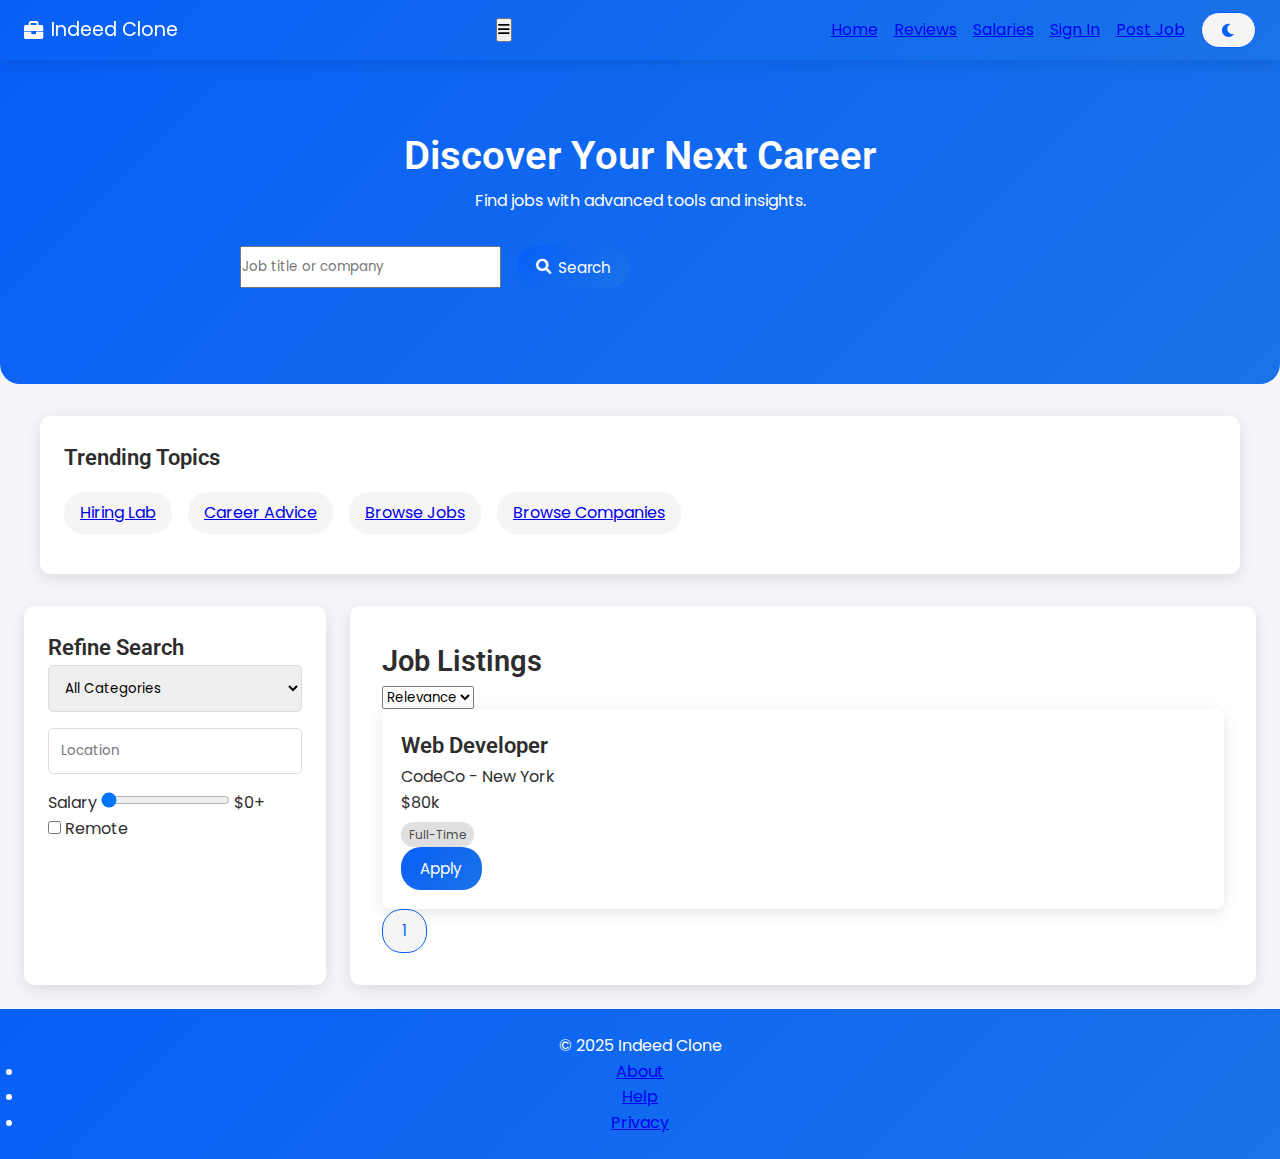
==== index.html @ 6d2b9b1b "Fixed mobile header size and improved responsiveness" ====
<!DOCTYPE html>
<html lang="en">
<head>
    <meta charset="UTF-8">
    <meta name="viewport" content="width=device-width, initial-scale=1.0">
    <title>Indeed Clone - Advanced Edition</title>
    <link href="https://fonts.googleapis.com/css2?family=Poppins:wght@300;400;600&family=Roboto:wght@400;500;700&display=swap" rel="stylesheet">
    <link rel="stylesheet" href="https://cdnjs.cloudflare.com/ajax/libs/font-awesome/6.0.0/css/all.min.css">
    <link rel="stylesheet" href="css/reset.css">
    <link rel="stylesheet" href="css/base.css">
    <link rel="stylesheet" href="css/typography.css">
    <link rel="stylesheet" href="css/layout.css">
    <link rel="stylesheet" href="css/components.css">
    <link rel="stylesheet" href="css/pages.css">
    <link rel="stylesheet" href="css/widgets.css">
    <link rel="stylesheet" href="css/animations.css">
    <link rel="stylesheet" href="css/utilities.css">
    <link rel="stylesheet" href="css/responsive.css">
</head>
<body>
    <header class="header">
        <div class="logo"><i class="fas fa-briefcase"></i> Indeed Clone</div>
        <button class="mobile-menu-toggle" aria-label="Toggle Menu"><i class="fas fa-bars"></i></button>
        <nav class="nav">
            <a href="#home" class="smooth-scroll">Home</a>
            <a href="#reviews" class="smooth-scroll">Reviews</a>
            <a href="#salaries" class="smooth-scroll">Salaries</a>
            <a href="#signin" class="btn-signin" onclick="showLoginModal()">Sign In</a>
            <a href="#postjob" class="btn-postjob">Post Job</a>
            <button class="btn btn-secondary theme-toggle" aria-label="Toggle Dark Mode"><i class="fas fa-moon"></i></button>
            <div class="user-profile hidden">
                <span id="user-email"></span>
                <button class="btn btn-secondary" onclick="logout()">Logout</button>
            </div>
        </nav>
        <div class="header-search hidden">
            <input type="text" class="search-bar" id="header-search" placeholder="Search jobs..." list="search-suggestions">
            <datalist id="search-suggestions"></datalist>
        </div>
    </header>

    <section class="hero">
        <div class="hero-content">
            <h1>Discover Your Next Career</h1>
            <p>Find jobs with advanced tools and insights.</p>
            <div class="hero-search-container">
                <input type="text" class="search-bar hero-search" id="hero-search" placeholder="Job title or company" list="search-suggestions" aria-label="Search jobs">
                <button class="btn btn-primary" onclick="searchJobs()"><i class="fas fa-search"></i> Search</button>
            </div>
        </div>
    </section>

    <section class="trending widget">
        <h3>Trending Topics</h3>
        <div class="carousel">
            <div class="carousel-item"><a href="#hiringlab">Hiring Lab</a></div>
            <div class="carousel-item"><a href="#advice">Career Advice</a></div>
            <div class="carousel-item"><a href="#jobs">Browse Jobs</a></div>
            <div class="carousel-item"><a href="#companies">Browse Companies</a></div>
        </div>
    </section>

    <main class="main-container">
        <aside class="filters sticky-filter">
            <h3>Refine Search</h3>
            <select class="filter-select" id="category-filter" onchange="filterJobs()">
                <option value="all">All Categories</option>
                <option value="tech">Tech</option>
                <option value="healthcare">Healthcare</option>
            </select>
            <input type="text" class="filter-input" id="location-filter" placeholder="Location" oninput="filterJobs()">
            <div class="filter-range">
                <label for="salary-range">Salary</label>
                <input type="range" id="salary-range" min="0" max="200000" value="0" oninput="updateSalaryValue(this.value); filterJobs()">
                <span id="salary-value">$0+</span>
            </div>
            <label><input type="checkbox" id="remote-filter" onchange="filterJobs()"> Remote</label>
        </aside>

        <section class="job-listings">
            <h2>Job Listings</h2>
            <div class="sort-options">
                <select id="sort-filter" onchange="sortJobs()">
                    <option value="relevance">Relevance</option>
                    <option value="date">Date</option>
                    <option value="salary">Salary</option>
                </select>
            </div>
            <div class="jobs-grid" id="jobs-grid"></div>
            <div class="pagination" id="pagination"></div>
        </section>

        <section class="post-job hidden" id="post-job">
            <h2>Post a Job</h2>
            <form id="job-form">
                <div class="form-group">
                    <label for="job-title">Title</label>
                    <input type="text" id="job-title" placeholder="e.g., Software Engineer" required>
                </div>
                <div class="form-group">
                    <label for="company">Company</label>
                    <input type="text" id="company" placeholder="e.g., TechCorp" required>
                </div>
                <div class="form-group">
                    <label for="location">Location</label>
                    <input type="text" id="location" placeholder="e.g., Remote" required>
                </div>
                <button type="submit" class="btn btn-primary">Post</button>
            </form>
        </section>
    </main>

    <aside class="job-alerts widget hidden" id="job-alerts">
        <h3>Job Alerts</h3>
        <p>Get notified about new jobs!</p>
        <button class="btn btn-primary" onclick="subscribeToAlerts()">Subscribe</button>
    </aside>

    <footer class="footer">
        <p>© 2025 Indeed Clone</p>
        <ul class="footer-links">
            <li><a href="#about">About</a></li>
            <li><a href="#help">Help</a></li>
            <li><a href="#privacy">Privacy</a></li>
        </ul>
    </footer>

    <script src="js/script.js"></script>
</body>
</html>
---- css/base.css ----
:root {
    --primary-color: #085ff7;
    --secondary-color: #f5f5f5;
    --text-color: #2d2d2d;
    --bg-color: #f4f4f9;
    --shadow: 0 4px 15px rgba(0, 0, 0, 0.1);
    --gradient: linear-gradient(135deg, #085ff7, #1a73e8);
}

body {
    background-color: var(--bg-color);
    color: var(--text-color);
    line-height: 1.6;
    overflow-x: hidden;
}

body.dark-mode {
    --primary-color: #1a73e8;
    --secondary-color: #333;
    --text-color: #e0e0e0;
    --bg-color: #1a1a1a;
}
---- css/typography.css ----
body {
    font-family: 'Poppins', sans-serif;
}

h1, h2, h3 {
    font-family: 'Roboto', sans-serif;
    font-weight: 600;
}

h1 { font-size: 2.5rem; }
h2 { font-size: 1.8rem; }
h3 { font-size: 1.4rem; }

p, a, input, select, button {
    font-family: 'Poppins', sans-serif;
    font-weight: 400;
}
---- css/layout.css ----
.header {
    background: var(--gradient);
    color: white;
    padding: 0.75rem 1.5rem; /* Reduced padding */
    display: flex;
    justify-content: space-between;
    align-items: center;
    box-shadow: var(--shadow);
    position: sticky;
    top: 0;
    z-index: 100;
    transition: all 0.3s ease;
}

.header.scrolled {
    padding: 0.5rem 1rem; /* Even smaller when scrolled */
}

.logo {
    font-size: 1.2rem; /* Smaller logo */
    display: flex;
    align-items: center;
    gap: 0.5rem;
}

.nav {
    display: flex;
    gap: 1rem;
    align-items: center;
}

.main-container {
    display: grid;
    grid-template-columns: 1fr 3fr;
    gap: 1.5rem;
    max-width: 1400px;
    margin: 1.5rem auto;
    padding: 0 1.5rem;
}

.footer {
    background: var(--gradient);
    color: white;
    padding: 1.5rem;
    text-align: center;
}
---- css/components.css ----
.btn {
    padding: 0.6rem 1.2rem; /* Slightly smaller */
    border-radius: 20px;
    font-size: 0.95rem;
    cursor: pointer;
    transition: all 0.3s ease;
    display: inline-flex;
    align-items: center;
    gap: 0.4rem;
}

.btn-primary {
    background: var(--gradient);
    color: white;
    border: none;
}

.btn-primary:hover {
    background: #064ac7;
    transform: scale(1.05);
}

.btn-secondary {
    background: var(--secondary-color);
    color: var(--primary-color);
    border: 1px solid var(--primary-color);
}

.btn-secondary:hover {
    background: #e0e0e0;
}

.job-card {
    background: white;
    border-radius: 8px;
    padding: 1.2rem;
    box-shadow: var(--shadow);
    transition: transform 0.3s ease;
}

.job-card:hover {
    transform: translateY(-5px);
}

.tags {
    display: flex;
    gap: 0.4rem;
    flex-wrap: wrap;
    margin-top: 0.4rem;
}

.tag {
    background: #e0e0e0;
    color: #4a4a4a;
    padding: 0.2rem 0.5rem;
    border-radius: 12px;
    font-size: 0.75rem;
}
---- css/pages.css ----
.hero {
    background: var(--gradient);
    color: white;
    padding: 4rem 2rem;
    text-align: center;
    border-radius: 0 0 20px 20px;
}

.hero-search-container {
    display: flex;
    gap: 1rem;
    max-width: 800px;
    margin: 2rem auto;
}

.filters {
    background: white;
    padding: 1.5rem;
    border-radius: 10px;
    box-shadow: var(--shadow);
}

.filter-select, .filter-input {
    width: 100%;
    padding: 0.75rem;
    border: 1px solid #ddd;
    border-radius: 5px;
    margin-bottom: 1rem;
}

.job-listings {
    background: white;
    padding: 2rem;
    border-radius: 10px;
    box-shadow: var(--shadow);
}

.jobs-grid {
    display: grid;
    gap: 1.5rem;
}

.post-job {
    background: white;
    padding: 2rem;
    border-radius: 10px;
    box-shadow: var(--shadow);
}

.form-group {
    margin-bottom: 1.5rem;
}

.form-group input {
    width: 100%;
    padding: 0.75rem;
    border: 1px solid #ddd;
    border-radius: 5px;
}
---- css/widgets.css ----
.widget {
    background: white;
    padding: 1.5rem;
    border-radius: 10px;
    box-shadow: var(--shadow);
    margin: 2rem auto;
    max-width: 1200px;
}

.carousel {
    display: flex;
    gap: 1rem;
    overflow-x: auto;
    padding: 1rem 0;
}

.carousel-item {
    background: var(--secondary-color);
    padding: 0.5rem 1rem;
    border-radius: 20px;
    transition: all 0.3s ease;
}

.carousel-item:hover {
    background: var(--primary-color);
    color: white;
}

.job-alerts {
    position: fixed;
    bottom: 20px;
    right: 20px;
    width: 300px;
}
---- css/animations.css ----
.fade-in {
    animation: fadeIn 0.5s ease-in;
}

.slide-in {
    animation: slideIn 0.5s ease-in;
}

@keyframes fadeIn {
    from { opacity: 0; }
    to { opacity: 1; }
}

@keyframes slideIn {
    from { transform: translateY(20px); opacity: 0; }
    to { transform: translateY(0); opacity: 1; }
}
---- css/utilities.css ----
.hidden { display: none; }
.flex { display: flex; }
.text-center { text-align: center; }
---- css/responsive.css ----
@media (max-width: 1024px) {
    .main-container {
        grid-template-columns: 1fr 2fr;
    }
}

@media (max-width: 768px) {
    .header {
        padding: 0.5rem 1rem; /* Tighter padding on mobile */
        flex-wrap: wrap;
        justify-content: space-between;
    }

    .logo {
        font-size: 1rem; /* Smaller logo on mobile */
    }

    .nav {
        display: none; /* Hidden by default */
        flex-direction: column;
        width: 100%;
        gap: 0.75rem;
        padding: 1rem 0;
        background: var(--primary-color);
        position: absolute;
        top: 100%;
        left: 0;
        right: 0;
        box-shadow: var(--shadow);
    }

    .nav.active {
        display: flex; /* Shown when toggled */
    }

    .mobile-menu-toggle {
        display: block;
        background: none;
        border: none;
        font-size: 1.2rem;
        color: white;
        cursor: pointer;
    }

    .header-search {
        display: block;
        width: 100%;
        margin-top: 0.5rem;
    }

    .main-container {
        grid-template-columns: 1fr;
        padding: 1rem;
    }

    .hero {
        padding: 1.5rem 1rem;
    }

    .hero-search-container {
        flex-direction: column;
        gap: 0.5rem;
    }

    .hero-search, .btn {
        width: 100%;
        padding: 0.5rem;
    }

    .filters {
        position: static;
        padding: 1rem;
    }

    .job-listings {
        padding: 1rem;
    }

    .job-card {
        padding: 1rem;
    }

    .job-alerts {
        width: 90%;
        right: 5%;
        bottom: 10px;
    }
}

@media (max-width: 480px) {
    h1 { font-size: 1.5rem; }
    h2 { font-size: 1.2rem; }
    h3 { font-size: 1rem; }
    .btn { 
        padding: 0.4rem 0.8rem; 
        font-size: 0.9rem; 
    }
    .logo { font-size: 0.9rem; }
    .mobile-menu-toggle { font-size: 1rem; }
}
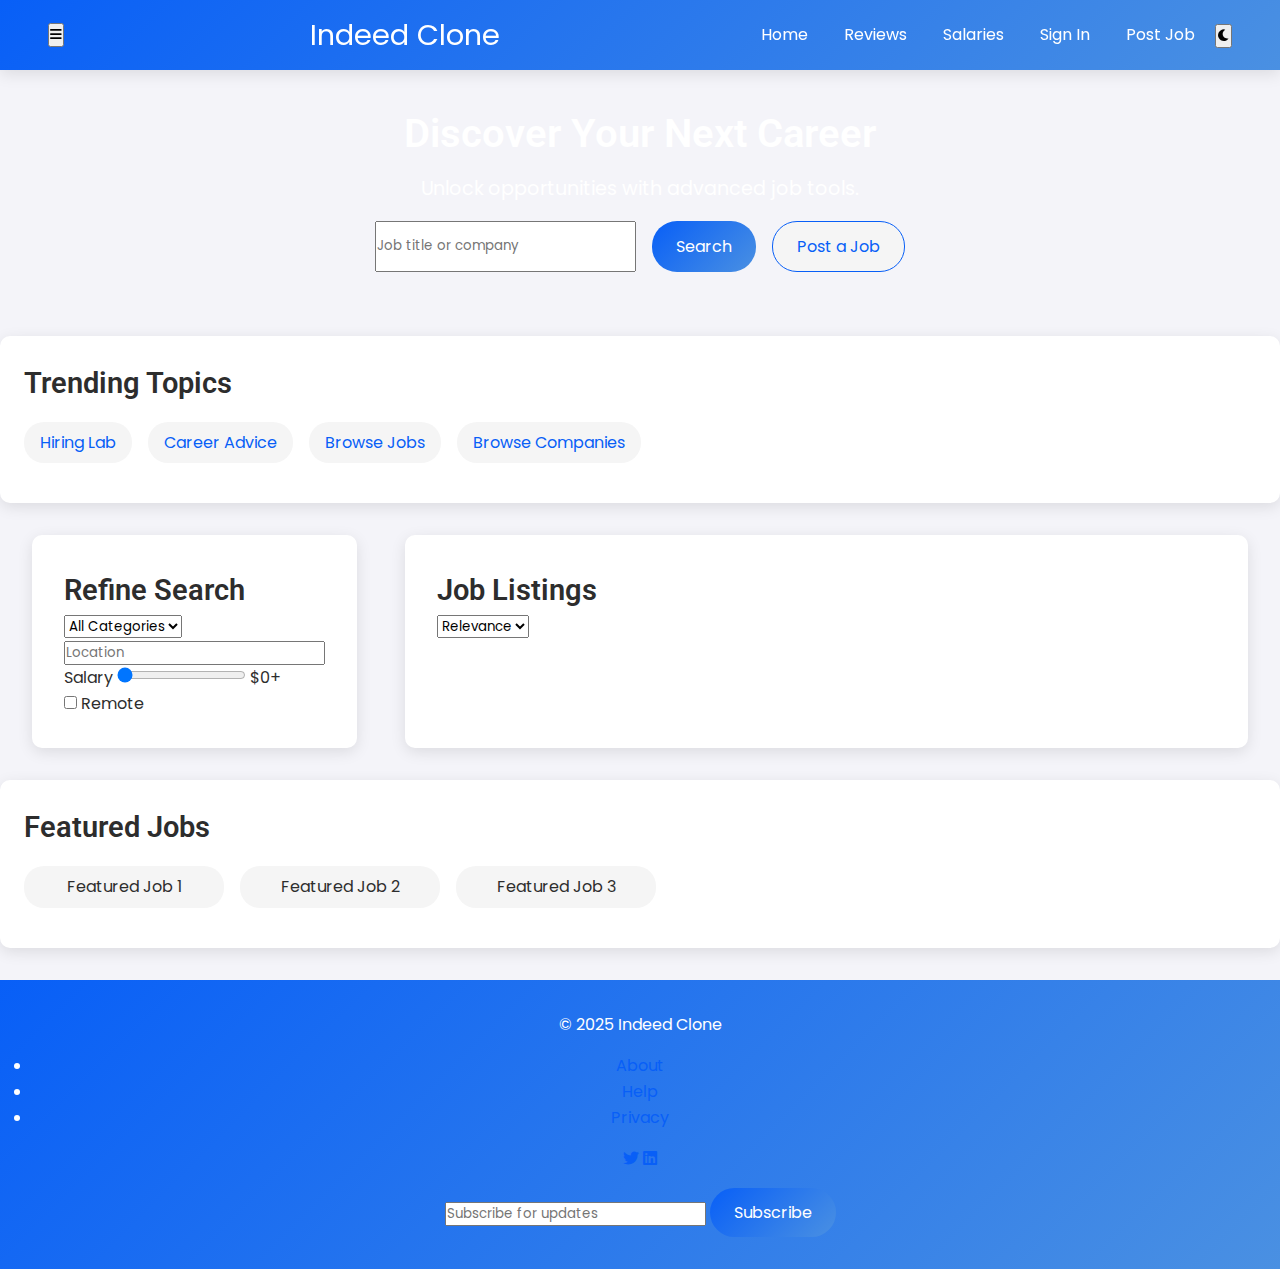
==== commit fef464df: "Fixed layout order, enhanced dark mode, improved nav visibility, and added features" ====
--- a/index.html
+++ b/index.html
@@ -19,39 +19,32 @@
 </head>
 <body>
     <header class="header">
-        <div class="logo"><i class="fas fa-briefcase"></i> Indeed Clone</div>
         <button class="mobile-menu-toggle" aria-label="Toggle Menu"><i class="fas fa-bars"></i></button>
+        <div class="logo">Indeed Clone</div>
         <nav class="nav">
-            <a href="#home" class="smooth-scroll">Home</a>
-            <a href="#reviews" class="smooth-scroll">Reviews</a>
-            <a href="#salaries" class="smooth-scroll">Salaries</a>
-            <a href="#signin" class="btn-signin" onclick="showLoginModal()">Sign In</a>
-            <a href="#postjob" class="btn-postjob">Post Job</a>
-            <button class="btn btn-secondary theme-toggle" aria-label="Toggle Dark Mode"><i class="fas fa-moon"></i></button>
-            <div class="user-profile hidden">
-                <span id="user-email"></span>
-                <button class="btn btn-secondary" onclick="logout()">Logout</button>
-            </div>
+            <a href="#home" class="nav-link smooth-scroll">Home</a>
+            <a href="#reviews" class="nav-link smooth-scroll">Reviews</a>
+            <a href="#salaries" class="nav-link smooth-scroll">Salaries</a>
+            <a href="#signin" class="nav-link btn-signin" onclick="showLoginModal()">Sign In</a>
+            <a href="#postjob" class="nav-link btn-postjob">Post Job</a>
+            <button class="theme-toggle" aria-label="Toggle Dark Mode"><i class="fas fa-moon"></i></button>
         </nav>
-        <div class="header-search hidden">
-            <input type="text" class="search-bar" id="header-search" placeholder="Search jobs..." list="search-suggestions">
-            <datalist id="search-suggestions"></datalist>
-        </div>
     </header>
 
-    <section class="hero">
+    <section class="hero parallax">
         <div class="hero-content">
             <h1>Discover Your Next Career</h1>
-            <p>Find jobs with advanced tools and insights.</p>
+            <p>Unlock opportunities with advanced job tools.</p>
             <div class="hero-search-container">
                 <input type="text" class="search-bar hero-search" id="hero-search" placeholder="Job title or company" list="search-suggestions" aria-label="Search jobs">
-                <button class="btn btn-primary" onclick="searchJobs()"><i class="fas fa-search"></i> Search</button>
+                <button class="btn btn-primary" onclick="searchJobs()">Search</button>
+                <button class="btn btn-secondary" onclick="showPostJob()">Post a Job</button>
             </div>
         </div>
     </section>
 
-    <section class="trending widget">
-        <h3>Trending Topics</h3>
+    <section class="trending widget fade-in">
+        <h2>Trending Topics</h2>
         <div class="carousel">
             <div class="carousel-item"><a href="#hiringlab">Hiring Lab</a></div>
             <div class="carousel-item"><a href="#advice">Career Advice</a></div>
@@ -61,20 +54,23 @@
     </section>
 
     <main class="main-container">
-        <aside class="filters sticky-filter">
-            <h3>Refine Search</h3>
-            <select class="filter-select" id="category-filter" onchange="filterJobs()">
-                <option value="all">All Categories</option>
-                <option value="tech">Tech</option>
-                <option value="healthcare">Healthcare</option>
-            </select>
-            <input type="text" class="filter-input" id="location-filter" placeholder="Location" oninput="filterJobs()">
-            <div class="filter-range">
-                <label for="salary-range">Salary</label>
-                <input type="range" id="salary-range" min="0" max="200000" value="0" oninput="updateSalaryValue(this.value); filterJobs()">
-                <span id="salary-value">$0+</span>
+        <aside class="filters">
+            <h2>Refine Search</h2>
+            <button class="toggle-filters" aria-label="Toggle Filters">Toggle Filters</button>
+            <div class="filter-content">
+                <select class="filter-select" id="category-filter" onchange="filterJobs()">
+                    <option value="all">All Categories</option>
+                    <option value="tech">Tech</option>
+                    <option value="healthcare">Healthcare</option>
+                </select>
+                <input type="text" class="filter-input" id="location-filter" placeholder="Location" oninput="filterJobs()">
+                <div class="filter-range">
+                    <label for="salary-range">Salary</label>
+                    <input type="range" id="salary-range" min="0" max="200000" value="0" oninput="updateSalaryValue(this.value); filterJobs()">
+                    <span id="salary-value">$0+</span>
+                </div>
+                <label><input type="checkbox" id="remote-filter" onchange="filterJobs()"> Remote</label>
             </div>
-            <label><input type="checkbox" id="remote-filter" onchange="filterJobs()"> Remote</label>
         </aside>
 
         <section class="job-listings">
@@ -89,32 +85,16 @@
             <div class="jobs-grid" id="jobs-grid"></div>
             <div class="pagination" id="pagination"></div>
         </section>
-
-        <section class="post-job hidden" id="post-job">
-            <h2>Post a Job</h2>
-            <form id="job-form">
-                <div class="form-group">
-                    <label for="job-title">Title</label>
-                    <input type="text" id="job-title" placeholder="e.g., Software Engineer" required>
-                </div>
-                <div class="form-group">
-                    <label for="company">Company</label>
-                    <input type="text" id="company" placeholder="e.g., TechCorp" required>
-                </div>
-                <div class="form-group">
-                    <label for="location">Location</label>
-                    <input type="text" id="location" placeholder="e.g., Remote" required>
-                </div>
-                <button type="submit" class="btn btn-primary">Post</button>
-            </form>
-        </section>
     </main>
 
-    <aside class="job-alerts widget hidden" id="job-alerts">
-        <h3>Job Alerts</h3>
-        <p>Get notified about new jobs!</p>
-        <button class="btn btn-primary" onclick="subscribeToAlerts()">Subscribe</button>
-    </aside>
+    <section class="featured-jobs widget fade-in">
+        <h2>Featured Jobs</h2>
+        <div class="carousel">
+            <div class="carousel-item">Featured Job 1</div>
+            <div class="carousel-item">Featured Job 2</div>
+            <div class="carousel-item">Featured Job 3</div>
+        </div>
+    </section>
 
     <footer class="footer">
         <p>© 2025 Indeed Clone</p>
@@ -123,6 +103,14 @@
             <li><a href="#help">Help</a></li>
             <li><a href="#privacy">Privacy</a></li>
         </ul>
+        <div class="social-icons">
+            <a href="#twitter"><i class="fab fa-twitter"></i></a>
+            <a href="#linkedin"><i class="fab fa-linkedin"></i></a>
+        </div>
+        <form class="newsletter">
+            <input type="email" placeholder="Subscribe for updates" aria-label="Newsletter email">
+            <button class="btn btn-primary">Subscribe</button>
+        </form>
     </footer>
 
     <script src="js/script.js"></script>
--- a/css/base.css
+++ b/css/base.css
@@ -4,7 +4,10 @@
     --text-color: #2d2d2d;
     --bg-color: #f4f4f9;
     --shadow: 0 4px 15px rgba(0, 0, 0, 0.1);
-    --gradient: linear-gradient(135deg, #085ff7, #1a73e8);
+    --gradient: linear-gradient(135deg, #085ff7, #4a90e2);
+    --dark-bg: #1a1a1a;
+    --dark-text: #e0e0e0;
+    --dark-secondary: #333;
 }
 
 body {
@@ -15,8 +18,18 @@
 }
 
 body.dark-mode {
-    --primary-color: #1a73e8;
-    --secondary-color: #333;
-    --text-color: #e0e0e0;
-    --bg-color: #1a1a1a;
+    background-color: var(--dark-bg);
+    color: var(--dark-text);
+    --secondary-color: var(--dark-secondary);
+    --gradient: linear-gradient(135deg, #1a73e8, #4a90e2);
+}
+
+a {
+    color: var(--primary-color);
+    text-decoration: none;
+}
+
+a:hover {
+    text-decoration: underline;
+    color: #064ac7;
 }--- a/css/typography.css
+++ b/css/typography.css
@@ -14,4 +14,17 @@
 p, a, input, select, button {
     font-family: 'Poppins', sans-serif;
     font-weight: 400;
+}
+
+.nav-link {
+    color: white;
+    font-size: 1rem;
+    padding: 0.5rem 1rem;
+    transition: all 0.3s ease;
+}
+
+.nav-link:hover {
+    background: rgba(255, 255, 255, 0.2);
+    border-radius: 20px;
+    color: #fff;
 }--- a/css/layout.css
+++ b/css/layout.css
@@ -1,7 +1,7 @@
 .header {
     background: var(--gradient);
     color: white;
-    padding: 0.75rem 1.5rem; /* Reduced padding */
+    padding: 1rem 2rem;
     display: flex;
     justify-content: space-between;
     align-items: center;
@@ -10,37 +10,36 @@
     top: 0;
     z-index: 100;
     transition: all 0.3s ease;
+    height: 70px;
 }
 
 .header.scrolled {
-    padding: 0.5rem 1rem; /* Even smaller when scrolled */
+    padding: 0.5rem 1.5rem;
+    height: 50px;
 }
 
 .logo {
-    font-size: 1.2rem; /* Smaller logo */
+    font-size: 1.5rem;
     display: flex;
     align-items: center;
     gap: 0.5rem;
 }
 
-.nav {
-    display: flex;
-    gap: 1rem;
-    align-items: center;
-}
-
 .main-container {
     display: grid;
     grid-template-columns: 1fr 3fr;
-    gap: 1.5rem;
+    gap: 2rem;
     max-width: 1400px;
-    margin: 1.5rem auto;
-    padding: 0 1.5rem;
+    margin: 2rem auto;
+    padding: 0 2rem;
 }
 
 .footer {
     background: var(--gradient);
     color: white;
-    padding: 1.5rem;
+    padding: 2rem;
     text-align: center;
+    display: flex;
+    flex-direction: column;
+    gap: 1rem;
 }--- a/css/components.css
+++ b/css/components.css
@@ -1,12 +1,12 @@
 .btn {
-    padding: 0.6rem 1.2rem; /* Slightly smaller */
-    border-radius: 20px;
-    font-size: 0.95rem;
+    padding: 0.75rem 1.5rem;
+    border-radius: 25px;
+    font-size: 1rem;
     cursor: pointer;
     transition: all 0.3s ease;
     display: inline-flex;
     align-items: center;
-    gap: 0.4rem;
+    gap: 0.5rem;
 }
 
 .btn-primary {
@@ -32,8 +32,8 @@
 
 .job-card {
     background: white;
-    border-radius: 8px;
-    padding: 1.2rem;
+    border-radius: 10px;
+    padding: 1.5rem;
     box-shadow: var(--shadow);
     transition: transform 0.3s ease;
 }
@@ -42,17 +42,21 @@
     transform: translateY(-5px);
 }
 
+.job-card.featured {
+    border-left: 5px solid #ff4500;
+}
+
 .tags {
     display: flex;
-    gap: 0.4rem;
+    gap: 0.5rem;
     flex-wrap: wrap;
-    margin-top: 0.4rem;
+    margin-top: 0.5rem;
 }
 
 .tag {
     background: #e0e0e0;
     color: #4a4a4a;
-    padding: 0.2rem 0.5rem;
-    border-radius: 12px;
-    font-size: 0.75rem;
+    padding: 0.3rem 0.6rem;
+    border-radius: 15px;
+    font-size: 0.8rem;
 }--- a/css/pages.css
+++ b/css/pages.css
@@ -1,16 +1,45 @@
 .hero {
     background: var(--gradient);
     color: white;
-    padding: 4rem 2rem;
+    padding: 2rem 2rem;
     text-align: center;
     border-radius: 0 0 20px 20px;
+    max-height: 300px;
+    display: flex;
+    align-items: center;
+    justify-content: center;
+    position: relative;
+    overflow: hidden;
+}
+
+.hero-content {
+    max-width: 900px;
+    margin: 0 auto;
+    z-index: 1;
+}
+
+.hero h1 {
+    font-size: 2.5rem;
+    margin-bottom: 0.5rem;
+}
+
+.hero p {
+    font-size: 1.2rem;
+    margin-bottom: 1rem;
 }
 
 .hero-search-container {
     display: flex;
     gap: 1rem;
     max-width: 800px;
-    margin: 2rem auto;
+    margin: 0 auto;
+}
+
+.parallax {
+    background-attachment: fixed;
+    background-position: center;
+    background-repeat: no-repeat;
+    background-size: cover;
 }
 
 .filters {
@@ -20,12 +49,15 @@
     box-shadow: var(--shadow);
 }
 
-.filter-select, .filter-input {
+.toggle-filters {
+    display: none;
     width: 100%;
-    padding: 0.75rem;
-    border: 1px solid #ddd;
-    border-radius: 5px;
+    padding: 0.5rem;
     margin-bottom: 1rem;
+}
+
+.filter-content {
+    display: block;
 }
 
 .job-listings {
@@ -38,22 +70,9 @@
 .jobs-grid {
     display: grid;
     gap: 1.5rem;
+    grid-template-columns: repeat(auto-fit, minmax(300px, 1fr));
 }
 
-.post-job {
-    background: white;
-    padding: 2rem;
-    border-radius: 10px;
-    box-shadow: var(--shadow);
-}
-
-.form-group {
-    margin-bottom: 1.5rem;
-}
-
-.form-group input {
-    width: 100%;
-    padding: 0.75rem;
-    border: 1px solid #ddd;
-    border-radius: 5px;
+.sort-options {
+    margin-bottom: 1rem;
 }--- a/css/widgets.css
+++ b/css/widgets.css
@@ -4,7 +4,7 @@
     border-radius: 10px;
     box-shadow: var(--shadow);
     margin: 2rem auto;
-    max-width: 1200px;
+    max-width: 1400px;
 }
 
 .carousel {
@@ -19,6 +19,7 @@
     padding: 0.5rem 1rem;
     border-radius: 20px;
     transition: all 0.3s ease;
+    white-space: nowrap;
 }
 
 .carousel-item:hover {
@@ -26,9 +27,7 @@
     color: white;
 }
 
-.job-alerts {
-    position: fixed;
-    bottom: 20px;
-    right: 20px;
-    width: 300px;
+.featured-jobs .carousel-item {
+    min-width: 200px;
+    text-align: center;
 }--- a/css/animations.css
+++ b/css/animations.css
@@ -4,6 +4,11 @@
 
 .slide-in {
     animation: slideIn 0.5s ease-in;
+}
+
+.parallax {
+    background-image: url('https://via.placeholder.com/1920x1080?text=Parallax+Background');
+    animation: parallax 20s infinite linear;
 }
 
 @keyframes fadeIn {
@@ -14,4 +19,9 @@
 @keyframes slideIn {
     from { transform: translateY(20px); opacity: 0; }
     to { transform: translateY(0); opacity: 1; }
+}
+
+@keyframes parallax {
+    0% { background-position: 0 0; }
+    100% { background-position: 100% 0; }
 }--- a/css/utilities.css
+++ b/css/utilities.css
@@ -1,3 +1,5 @@
 .hidden { display: none; }
 .flex { display: flex; }
-.text-center { text-align: center; }+.text-center { text-align: center; }
+.mt-20 { margin-top: 20px; }
+.mb-20 { margin-bottom: 20px; }--- a/css/responsive.css
+++ b/css/responsive.css
@@ -1,100 +1,149 @@
+@media (min-width: 1025px) {
+    .header {
+        padding: 1rem 3rem;
+        height: 70px;
+    }
+
+    .logo {
+        font-size: 1.8rem;
+    }
+
+    .nav {
+        gap: 2rem;
+    }
+
+    .main-container {
+        grid-template-columns: 1fr 3fr;
+        gap: 3rem;
+    }
+
+    .hero {
+        padding: 2rem 2rem;
+        max-height: 300px;
+    }
+
+    .hero-search-container {
+        max-width: 900px;
+    }
+
+    .job-card {
+        padding: 2rem;
+    }
+
+    .filters {
+        padding: 2rem;
+    }
+
+    .job-listings {
+        padding: 2rem;
+    }
+}
+
 @media (max-width: 1024px) {
     .main-container {
         grid-template-columns: 1fr 2fr;
+    }
+
+    .hero {
+        max-height: 250px;
     }
 }
 
 @media (max-width: 768px) {
     .header {
-        padding: 0.5rem 1rem; /* Tighter padding on mobile */
-        flex-wrap: wrap;
-        justify-content: space-between;
+        padding: 0.3rem 0.8rem;
+        height: 40px;
     }
 
     .logo {
-        font-size: 1rem; /* Smaller logo on mobile */
+        font-size: 0.9rem;
     }
 
     .nav {
-        display: none; /* Hidden by default */
+        display: none;
         flex-direction: column;
         width: 100%;
-        gap: 0.75rem;
-        padding: 1rem 0;
+        gap: 0.5rem;
+        padding: 0.5rem 0;
         background: var(--primary-color);
         position: absolute;
-        top: 100%;
+        top: 40px;
         left: 0;
         right: 0;
         box-shadow: var(--shadow);
     }
 
     .nav.active {
-        display: flex; /* Shown when toggled */
+        display: flex;
     }
 
     .mobile-menu-toggle {
         display: block;
         background: none;
         border: none;
-        font-size: 1.2rem;
+        font-size: 1rem;
         color: white;
         cursor: pointer;
-    }
-
-    .header-search {
-        display: block;
-        width: 100%;
-        margin-top: 0.5rem;
+        padding: 0.2rem;
     }
 
     .main-container {
         grid-template-columns: 1fr;
-        padding: 1rem;
+        padding: 0.5rem;
     }
 
     .hero {
-        padding: 1.5rem 1rem;
+        padding: 1rem 0.5rem;
+        max-height: 200px;
     }
 
     .hero-search-container {
         flex-direction: column;
-        gap: 0.5rem;
+        gap: 0.3rem;
     }
 
     .hero-search, .btn {
         width: 100%;
-        padding: 0.5rem;
+        padding: 0.4rem;
+        font-size: 0.9rem;
     }
 
-    .filters {
-        position: static;
-        padding: 1rem;
+    .filters .toggle-filters {
+        display: block;
+    }
+
+    .filter-content {
+        display: none;
+    }
+
+    .filter-content.active {
+        display: block;
     }
 
     .job-listings {
-        padding: 1rem;
+        padding: 0.8rem;
     }
 
     .job-card {
-        padding: 1rem;
+        padding: 0.8rem;
     }
 
     .job-alerts {
         width: 90%;
         right: 5%;
-        bottom: 10px;
+        bottom: 5px;
     }
 }
 
 @media (max-width: 480px) {
-    h1 { font-size: 1.5rem; }
-    h2 { font-size: 1.2rem; }
-    h3 { font-size: 1rem; }
+    h1 { font-size: 1.3rem; }
+    h2 { font-size: 1.1rem; }
+    h3 { font-size: 0.9rem; }
     .btn { 
-        padding: 0.4rem 0.8rem; 
-        font-size: 0.9rem; 
+        padding: 0.3rem 0.6rem; 
+        font-size: 0.8rem; 
     }
-    .logo { font-size: 0.9rem; }
-    .mobile-menu-toggle { font-size: 1rem; }
+    .logo { font-size: 0.8rem; }
+    .mobile-menu-toggle { font-size: 0.9rem; }
+    .hero-search-container { gap: 0.2rem; }
 }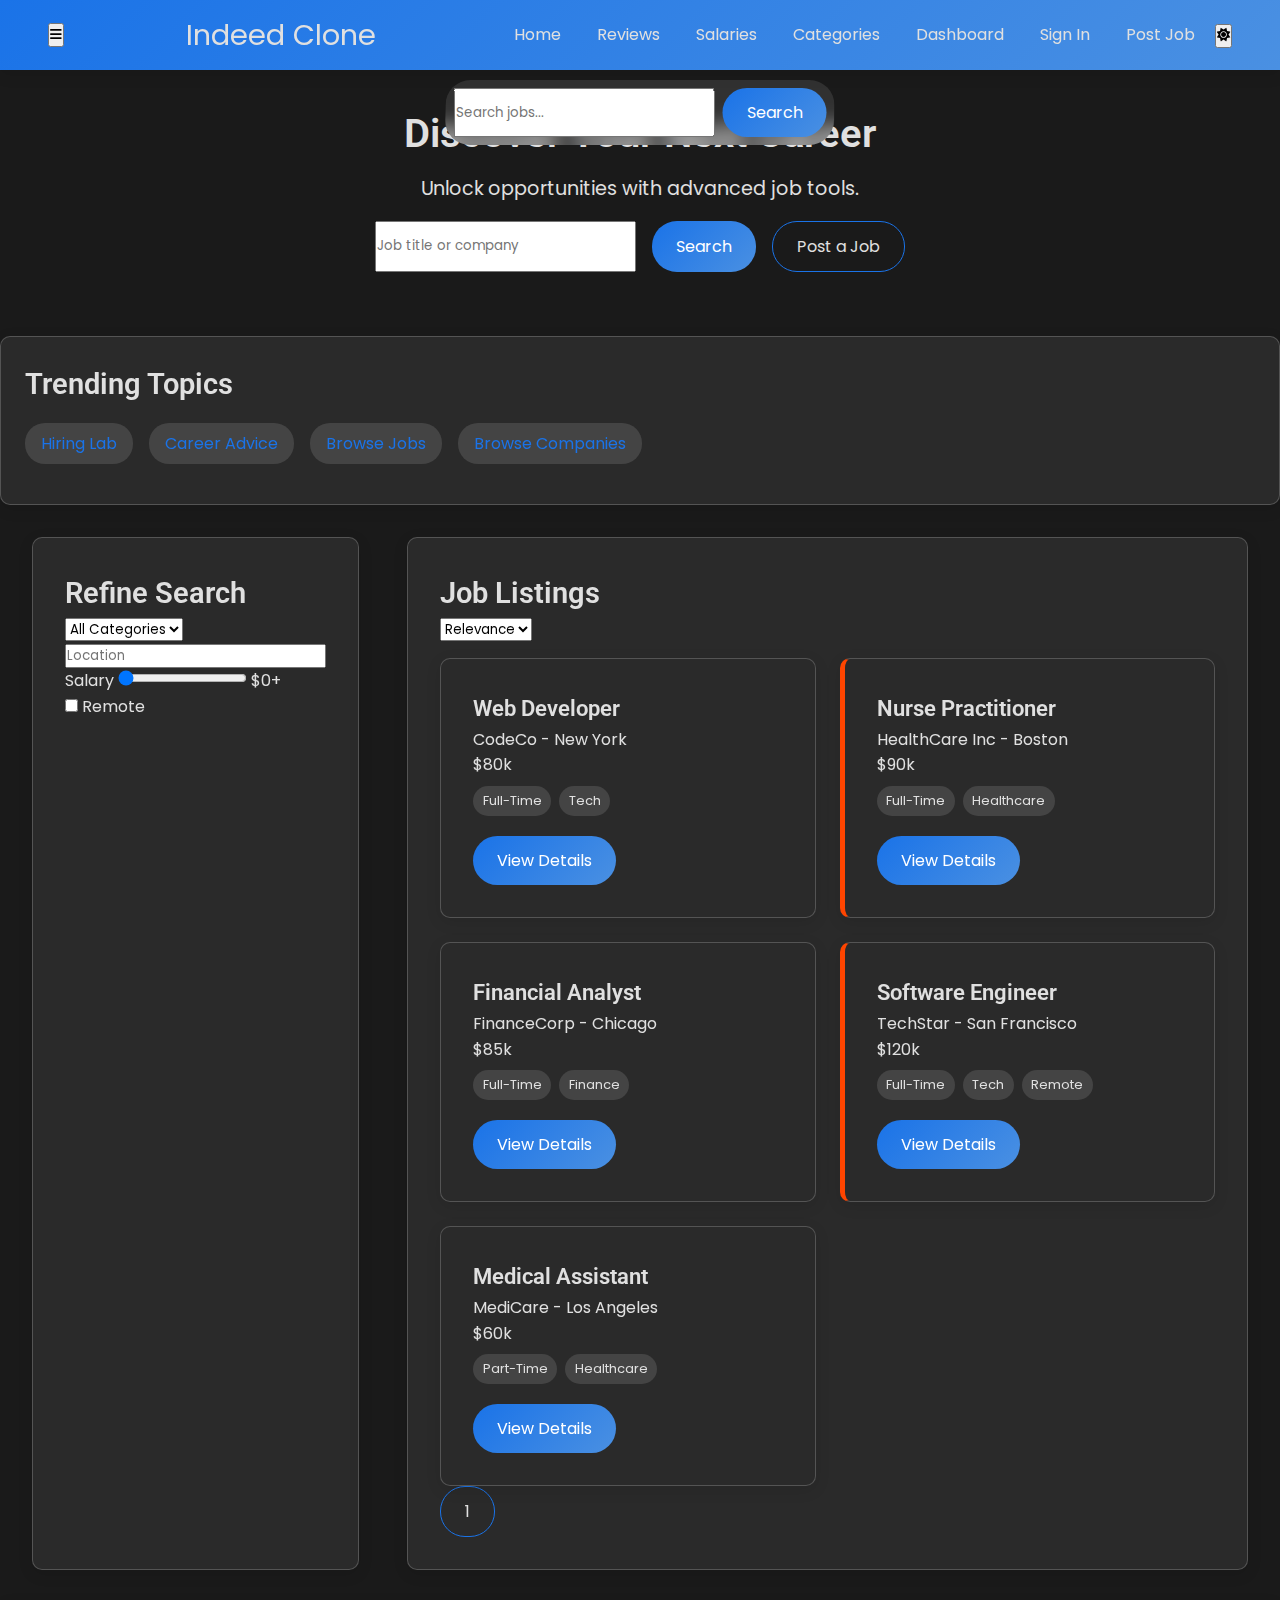
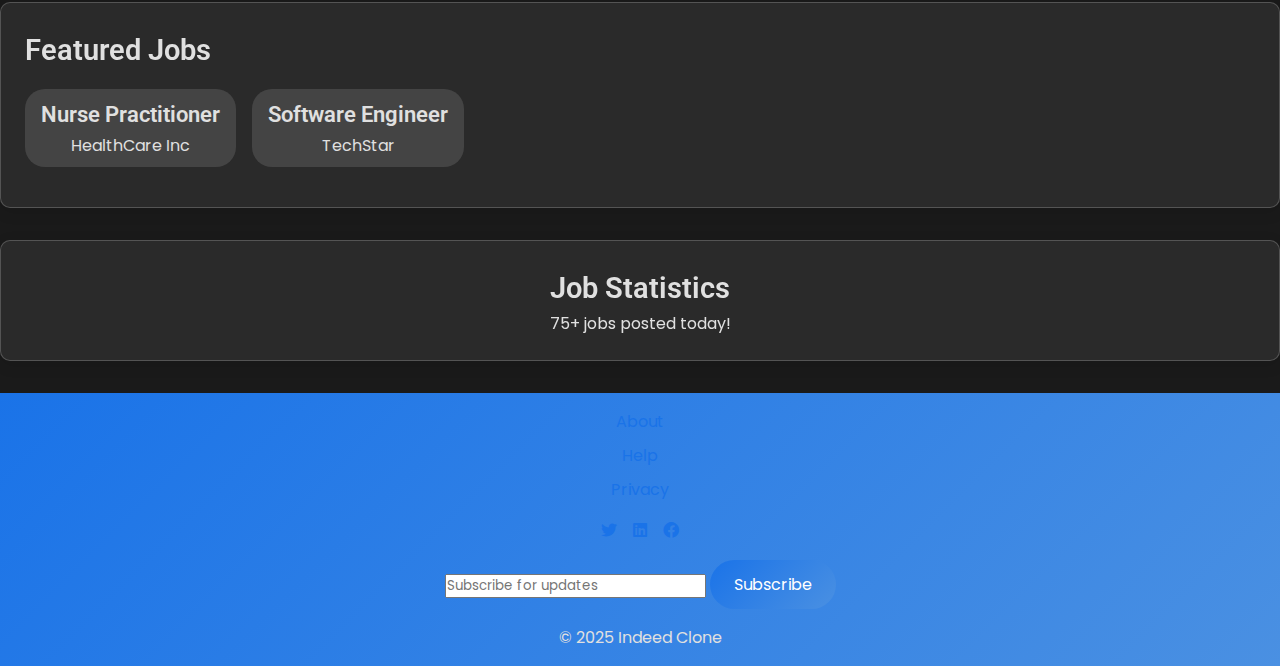
==== commit 03ad7fa4: "Fixed dark mode, footer, added jobs, and advanced features" ====
--- a/index.html
+++ b/index.html
@@ -8,16 +8,18 @@
     <link rel="stylesheet" href="https://cdnjs.cloudflare.com/ajax/libs/font-awesome/6.0.0/css/all.min.css">
     <link rel="stylesheet" href="css/reset.css">
     <link rel="stylesheet" href="css/base.css">
+    <link rel="stylesheet" href="css/themes.css">
     <link rel="stylesheet" href="css/typography.css">
     <link rel="stylesheet" href="css/layout.css">
     <link rel="stylesheet" href="css/components.css">
     <link rel="stylesheet" href="css/pages.css">
+    <link rel="stylesheet" href="css/modals.css">
     <link rel="stylesheet" href="css/widgets.css">
     <link rel="stylesheet" href="css/animations.css">
     <link rel="stylesheet" href="css/utilities.css">
     <link rel="stylesheet" href="css/responsive.css">
 </head>
-<body>
+<body class="dark-mode">
     <header class="header">
         <button class="mobile-menu-toggle" aria-label="Toggle Menu"><i class="fas fa-bars"></i></button>
         <div class="logo">Indeed Clone</div>
@@ -25,11 +27,18 @@
             <a href="#home" class="nav-link smooth-scroll">Home</a>
             <a href="#reviews" class="nav-link smooth-scroll">Reviews</a>
             <a href="#salaries" class="nav-link smooth-scroll">Salaries</a>
+            <a href="categories.html" class="nav-link">Categories</a>
+            <a href="dashboard.html" class="nav-link">Dashboard</a>
             <a href="#signin" class="nav-link btn-signin" onclick="showLoginModal()">Sign In</a>
-            <a href="#postjob" class="nav-link btn-postjob">Post Job</a>
-            <button class="theme-toggle" aria-label="Toggle Dark Mode"><i class="fas fa-moon"></i></button>
+            <a href="#postjob" class="nav-link btn-postjob" onclick="showPostJob()">Post Job</a>
+            <button class="theme-toggle" aria-label="Toggle Theme"><i class="fas fa-sun"></i></button>
         </nav>
     </header>
+
+    <div class="sticky-search">
+        <input type="text" class="search-bar" id="sticky-search" placeholder="Search jobs..." list="search-suggestions" aria-label="Search jobs">
+        <button class="btn btn-primary" onclick="searchJobs()">Search</button>
+    </div>
 
     <section class="hero parallax">
         <div class="hero-content">
@@ -37,6 +46,7 @@
             <p>Unlock opportunities with advanced job tools.</p>
             <div class="hero-search-container">
                 <input type="text" class="search-bar hero-search" id="hero-search" placeholder="Job title or company" list="search-suggestions" aria-label="Search jobs">
+                <datalist id="search-suggestions"></datalist>
                 <button class="btn btn-primary" onclick="searchJobs()">Search</button>
                 <button class="btn btn-secondary" onclick="showPostJob()">Post a Job</button>
             </div>
@@ -62,6 +72,7 @@
                     <option value="all">All Categories</option>
                     <option value="tech">Tech</option>
                     <option value="healthcare">Healthcare</option>
+                    <option value="finance">Finance</option>
                 </select>
                 <input type="text" class="filter-input" id="location-filter" placeholder="Location" oninput="filterJobs()">
                 <div class="filter-range">
@@ -89,29 +100,45 @@
 
     <section class="featured-jobs widget fade-in">
         <h2>Featured Jobs</h2>
-        <div class="carousel">
-            <div class="carousel-item">Featured Job 1</div>
-            <div class="carousel-item">Featured Job 2</div>
-            <div class="carousel-item">Featured Job 3</div>
-        </div>
+        <div class="carousel" id="featured-jobs-carousel"></div>
+    </section>
+
+    <section class="job-stats widget fade-in">
+        <h2>Job Statistics</h2>
+        <p>75+ jobs posted today!</p>
     </section>
 
     <footer class="footer">
-        <p>© 2025 Indeed Clone</p>
-        <ul class="footer-links">
-            <li><a href="#about">About</a></li>
-            <li><a href="#help">Help</a></li>
-            <li><a href="#privacy">Privacy</a></li>
-        </ul>
-        <div class="social-icons">
-            <a href="#twitter"><i class="fab fa-twitter"></i></a>
-            <a href="#linkedin"><i class="fab fa-linkedin"></i></a>
+        <div class="footer-content">
+            <div class="footer-links">
+                <a href="#about">About</a>
+                <a href="#help">Help</a>
+                <a href="#privacy">Privacy</a>
+            </div>
+            <div class="social-icons">
+                <a href="#twitter"><i class="fab fa-twitter"></i></a>
+                <a href="#linkedin"><i class="fab fa-linkedin"></i></a>
+                <a href="#facebook"><i class="fab fa-facebook"></i></a>
+            </div>
+            <form class="newsletter">
+                <input type="email" placeholder="Subscribe for updates" aria-label="Newsletter email">
+                <button class="btn btn-primary">Subscribe</button>
+            </form>
+            <p>© 2025 Indeed Clone</p>
         </div>
-        <form class="newsletter">
-            <input type="email" placeholder="Subscribe for updates" aria-label="Newsletter email">
-            <button class="btn btn-primary">Subscribe</button>
-        </form>
     </footer>
+
+    <div class="modal hidden" id="job-details-modal">
+        <div class="modal-content slide-in">
+            <span class="close" onclick="closeModal('job-details-modal')">×</span>
+            <div id="job-details-content"></div>
+            <form id="apply-form" class="apply-form">
+                <input type="text" id="applicant-name" placeholder="Your Name" required>
+                <input type="email" id="applicant-email" placeholder="Your Email" required>
+                <button type="submit" class="btn btn-primary">Apply</button>
+            </form>
+        </div>
+    </div>
 
     <script src="js/script.js"></script>
 </body>
--- a/css/base.css
+++ b/css/base.css
@@ -8,20 +8,21 @@
     --dark-bg: #1a1a1a;
     --dark-text: #e0e0e0;
     --dark-secondary: #333;
+    --glass-bg: rgba(255, 255, 255, 0.1);
 }
 
 body {
-    background-color: var(--bg-color);
-    color: var(--text-color);
+    background-color: var(--dark-bg);
+    color: var(--dark-text);
     line-height: 1.6;
     overflow-x: hidden;
 }
 
-body.dark-mode {
-    background-color: var(--dark-bg);
-    color: var(--dark-text);
-    --secondary-color: var(--dark-secondary);
-    --gradient: linear-gradient(135deg, #1a73e8, #4a90e2);
+body.light-mode {
+    background-color: var(--bg-color);
+    color: var(--text-color);
+    --secondary-color: var(--secondary-color);
+    --gradient: linear-gradient(135deg, #085ff7, #4a90e2);
 }
 
 a {
--- a/css/themes.css
+++ b/css/themes.css
@@ -0,0 +1,35 @@
+body.dark-mode {
+    --primary-color: #1a73e8;
+    --secondary-color: #333;
+    --text-color: #e0e0e0;
+    --bg-color: #1a1a1a;
+    --gradient: linear-gradient(135deg, #1a73e8, #4a90e2);
+}
+
+body.dark-mode .widget,
+body.dark-mode .job-card,
+body.dark-mode .filters,
+body.dark-mode .job-listings {
+    background: #2a2a2a;
+    color: var(--dark-text);
+}
+
+body.dark-mode .carousel-item,
+body.dark-mode .tag {
+    background: #444;
+    color: var(--dark-text);
+}
+
+body.light-mode .widget,
+body.light-mode .job-card,
+body.light-mode .filters,
+body.light-mode .job-listings {
+    background: white;
+    color: var(--text-color);
+}
+
+body.light-mode .carousel-item,
+body.light-mode .tag {
+    background: #e0e0e0;
+    color: #4a4a4a;
+}--- a/css/typography.css
+++ b/css/typography.css
@@ -17,7 +17,7 @@
 }
 
 .nav-link {
-    color: white;
+    color: var(--dark-text);
     font-size: 1rem;
     padding: 0.5rem 1rem;
     transition: all 0.3s ease;
--- a/css/layout.css
+++ b/css/layout.css
@@ -1,6 +1,6 @@
 .header {
     background: var(--gradient);
-    color: white;
+    color: var(--dark-text);
     padding: 1rem 2rem;
     display: flex;
     justify-content: space-between;
@@ -36,10 +36,47 @@
 
 .footer {
     background: var(--gradient);
-    color: white;
-    padding: 2rem;
+    color: var(--dark-text);
+    padding: 1rem;
     text-align: center;
     display: flex;
     flex-direction: column;
     gap: 1rem;
+}
+
+.footer-content {
+    display: flex;
+    flex-direction: column;
+    align-items: center;
+    gap: 1rem;
+}
+
+.footer-links {
+    display: flex;
+    flex-direction: column;
+    gap: 0.5rem;
+}
+
+.social-icons {
+    display: flex;
+    gap: 1rem;
+}
+
+.sticky-search {
+    position: fixed;
+    top: 80px;
+    left: 50%;
+    transform: translateX(-50%);
+    background: var(--glass-bg);
+    backdrop-filter: blur(10px);
+    padding: 0.5rem;
+    border-radius: 25px;
+    display: flex;
+    gap: 0.5rem;
+    z-index: 99;
+    display: none;
+}
+
+.sticky-search.active {
+    display: flex;
 }--- a/css/components.css
+++ b/css/components.css
@@ -7,35 +7,34 @@
     display: inline-flex;
     align-items: center;
     gap: 0.5rem;
-}
-
-.btn-primary {
     background: var(--gradient);
     color: white;
     border: none;
 }
 
-.btn-primary:hover {
+.btn:hover {
     background: #064ac7;
     transform: scale(1.05);
 }
 
 .btn-secondary {
-    background: var(--secondary-color);
-    color: var(--primary-color);
+    background: transparent;
+    color: var(--dark-text);
     border: 1px solid var(--primary-color);
 }
 
 .btn-secondary:hover {
-    background: #e0e0e0;
+    background: rgba(255, 255, 255, 0.1);
 }
 
 .job-card {
-    background: white;
+    background: var(--glass-bg);
+    backdrop-filter: blur(10px);
     border-radius: 10px;
     padding: 1.5rem;
     box-shadow: var(--shadow);
     transition: transform 0.3s ease;
+    border: 1px solid rgba(255, 255, 255, 0.2);
 }
 
 .job-card:hover {
@@ -54,8 +53,8 @@
 }
 
 .tag {
-    background: #e0e0e0;
-    color: #4a4a4a;
+    background: rgba(255, 255, 255, 0.1);
+    color: var(--dark-text);
     padding: 0.3rem 0.6rem;
     border-radius: 15px;
     font-size: 0.8rem;
--- a/css/pages.css
+++ b/css/pages.css
@@ -1,6 +1,6 @@
 .hero {
     background: var(--gradient);
-    color: white;
+    color: var(--dark-text);
     padding: 2rem 2rem;
     text-align: center;
     border-radius: 0 0 20px 20px;
@@ -36,17 +36,17 @@
 }
 
 .parallax {
-    background-attachment: fixed;
-    background-position: center;
-    background-repeat: no-repeat;
-    background-size: cover;
+    background-image: url('https://via.placeholder.com/1920x1080?text=Parallax+Background');
+    animation: parallax 20s infinite linear;
 }
 
 .filters {
-    background: white;
+    background: var(--glass-bg);
+    backdrop-filter: blur(10px);
     padding: 1.5rem;
     border-radius: 10px;
     box-shadow: var(--shadow);
+    border: 1px solid rgba(255, 255, 255, 0.2);
 }
 
 .toggle-filters {
@@ -61,10 +61,12 @@
 }
 
 .job-listings {
-    background: white;
+    background: var(--glass-bg);
+    backdrop-filter: blur(10px);
     padding: 2rem;
     border-radius: 10px;
     box-shadow: var(--shadow);
+    border: 1px solid rgba(255, 255, 255, 0.2);
 }
 
 .jobs-grid {
@@ -75,4 +77,26 @@
 
 .sort-options {
     margin-bottom: 1rem;
+}
+
+.categories, .dashboard {
+    max-width: 1400px;
+    margin: 2rem auto;
+    padding: 0 2rem;
+}
+
+.category-grid {
+    display: grid;
+    gap: 1.5rem;
+    grid-template-columns: repeat(auto-fit, minmax(300px, 1fr));
+}
+
+.category-card {
+    background: var(--glass-bg);
+    backdrop-filter: blur(10px);
+    padding: 1.5rem;
+    border-radius: 10px;
+    box-shadow: var(--shadow);
+    text-align: center;
+    border: 1px solid rgba(255, 255, 255, 0.2);
 }--- a/css/modals.css
+++ b/css/modals.css
@@ -0,0 +1,52 @@
+.modal {
+    position: fixed;
+    top: 0;
+    left: 0;
+    width: 100%;
+    height: 100%;
+    background-color: rgba(0, 0, 0, 0.8);
+    display: flex;
+    justify-content: center;
+    align-items: center;
+    z-index: 1000;
+}
+
+.modal-content {
+    background: var(--glass-bg);
+    backdrop-filter: blur(10px);
+    padding: 2rem;
+    border-radius: 10px;
+    max-width: 500px;
+    width: 90%;
+    position: relative;
+    text-align: center;
+    border: 1px solid rgba(255, 255, 255, 0.2);
+    color: var(--dark-text);
+}
+
+.close {
+    position: absolute;
+    top: 10px;
+    right: 10px;
+    font-size: 24px;
+    cursor: pointer;
+    color: var(--dark-text);
+}
+
+.close:hover {
+    color: #fff;
+}
+
+.apply-form {
+    margin-top: 1rem;
+}
+
+.apply-form input {
+    width: 100%;
+    padding: 0.75rem;
+    margin-bottom: 1rem;
+    border: 1px solid rgba(255, 255, 255, 0.2);
+    border-radius: 5px;
+    background: transparent;
+    color: var(--dark-text);
+}--- a/css/widgets.css
+++ b/css/widgets.css
@@ -1,10 +1,13 @@
 .widget {
-    background: white;
+    background: var(--glass-bg);
+    backdrop-filter: blur(10px);
     padding: 1.5rem;
     border-radius: 10px;
     box-shadow: var(--shadow);
     margin: 2rem auto;
     max-width: 1400px;
+    border: 1px solid rgba(255, 255, 255, 0.2);
+    color: var(--dark-text);
 }
 
 .carousel {
@@ -15,7 +18,7 @@
 }
 
 .carousel-item {
-    background: var(--secondary-color);
+    background: rgba(255, 255, 255, 0.1);
     padding: 0.5rem 1rem;
     border-radius: 20px;
     transition: all 0.3s ease;
@@ -30,4 +33,8 @@
 .featured-jobs .carousel-item {
     min-width: 200px;
     text-align: center;
+}
+
+.job-stats {
+    text-align: center;
 }--- a/css/animations.css
+++ b/css/animations.css
@@ -7,7 +7,10 @@
 }
 
 .parallax {
-    background-image: url('https://via.placeholder.com/1920x1080?text=Parallax+Background');
+    background-attachment: fixed;
+    background-position: center;
+    background-repeat: no-repeat;
+    background-size: cover;
     animation: parallax 20s infinite linear;
 }
 
--- a/css/responsive.css
+++ b/css/responsive.css
@@ -36,6 +36,10 @@
 
     .job-listings {
         padding: 2rem;
+    }
+
+    .sticky-search {
+        display: flex;
     }
 }
 
@@ -82,7 +86,7 @@
         background: none;
         border: none;
         font-size: 1rem;
-        color: white;
+        color: var(--dark-text);
         cursor: pointer;
         padding: 0.2rem;
     }
@@ -128,10 +132,8 @@
         padding: 0.8rem;
     }
 
-    .job-alerts {
-        width: 90%;
-        right: 5%;
-        bottom: 5px;
+    .category-grid {
+        grid-template-columns: 1fr;
     }
 }
 
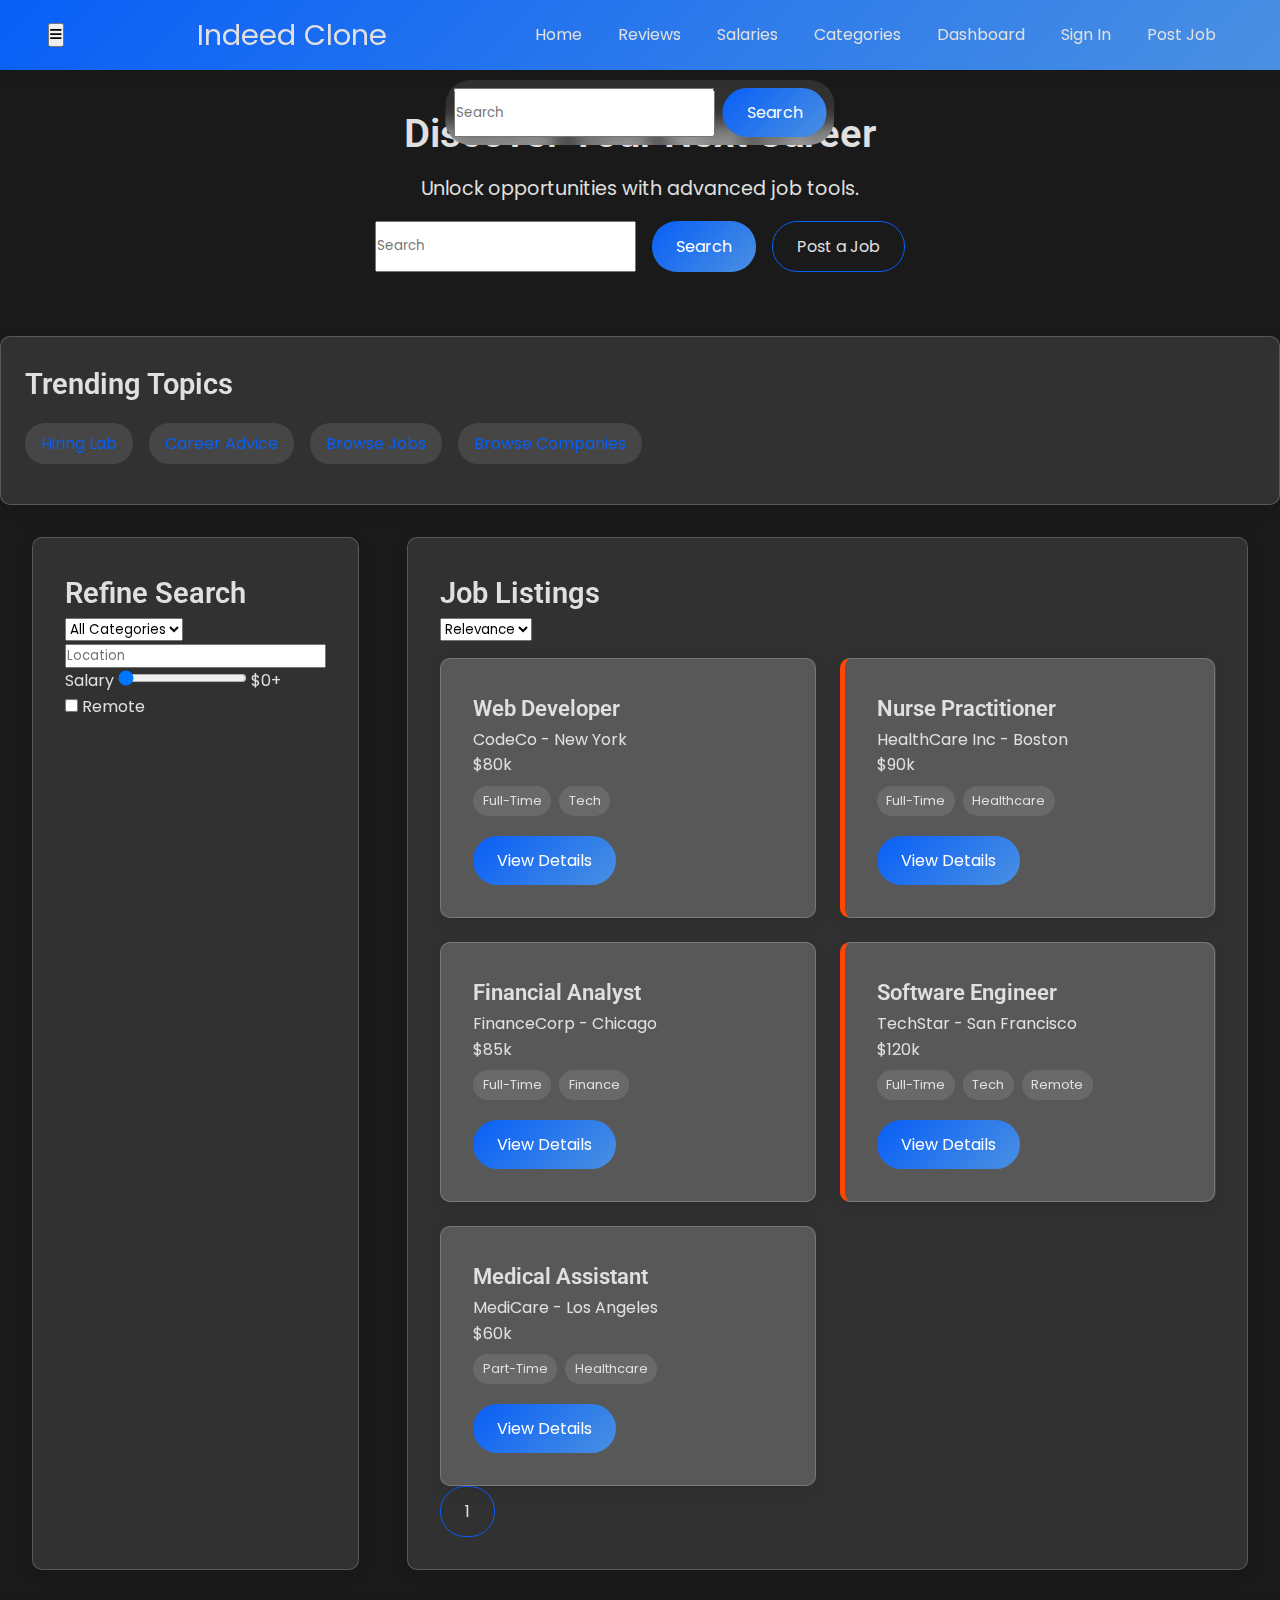
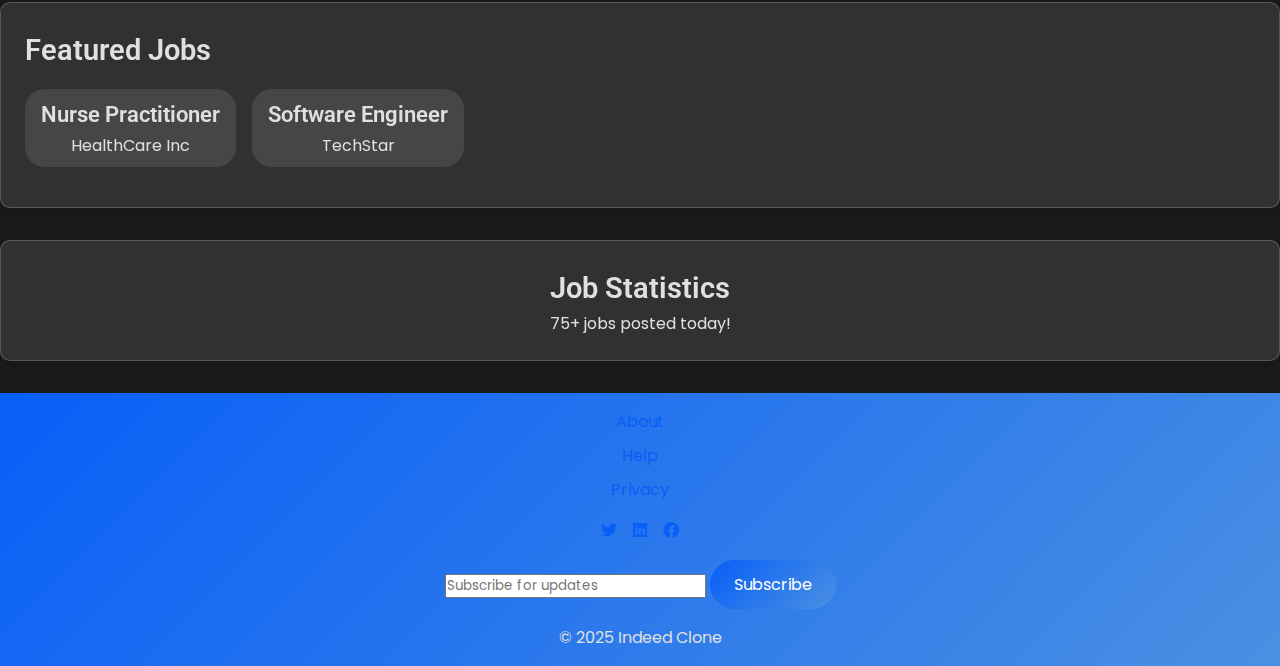
==== commit ae0f8c1e: "Updated search placeholder and removed dark mode toggle" ====
--- a/index.html
+++ b/index.html
@@ -19,7 +19,7 @@
     <link rel="stylesheet" href="css/utilities.css">
     <link rel="stylesheet" href="css/responsive.css">
 </head>
-<body class="dark-mode">
+<body>
     <header class="header">
         <button class="mobile-menu-toggle" aria-label="Toggle Menu"><i class="fas fa-bars"></i></button>
         <div class="logo">Indeed Clone</div>
@@ -31,12 +31,11 @@
             <a href="dashboard.html" class="nav-link">Dashboard</a>
             <a href="#signin" class="nav-link btn-signin" onclick="showLoginModal()">Sign In</a>
             <a href="#postjob" class="nav-link btn-postjob" onclick="showPostJob()">Post Job</a>
-            <button class="theme-toggle" aria-label="Toggle Theme"><i class="fas fa-sun"></i></button>
         </nav>
     </header>
 
     <div class="sticky-search">
-        <input type="text" class="search-bar" id="sticky-search" placeholder="Search jobs..." list="search-suggestions" aria-label="Search jobs">
+        <input type="text" class="search-bar" id="sticky-search" placeholder="Search" list="search-suggestions" aria-label="Search jobs">
         <button class="btn btn-primary" onclick="searchJobs()">Search</button>
     </div>
 
@@ -45,7 +44,7 @@
             <h1>Discover Your Next Career</h1>
             <p>Unlock opportunities with advanced job tools.</p>
             <div class="hero-search-container">
-                <input type="text" class="search-bar hero-search" id="hero-search" placeholder="Job title or company" list="search-suggestions" aria-label="Search jobs">
+                <input type="text" class="search-bar hero-search" id="hero-search" placeholder="Search" list="search-suggestions" aria-label="Search jobs">
                 <datalist id="search-suggestions"></datalist>
                 <button class="btn btn-primary" onclick="searchJobs()">Search</button>
                 <button class="btn btn-secondary" onclick="showPostJob()">Post a Job</button>
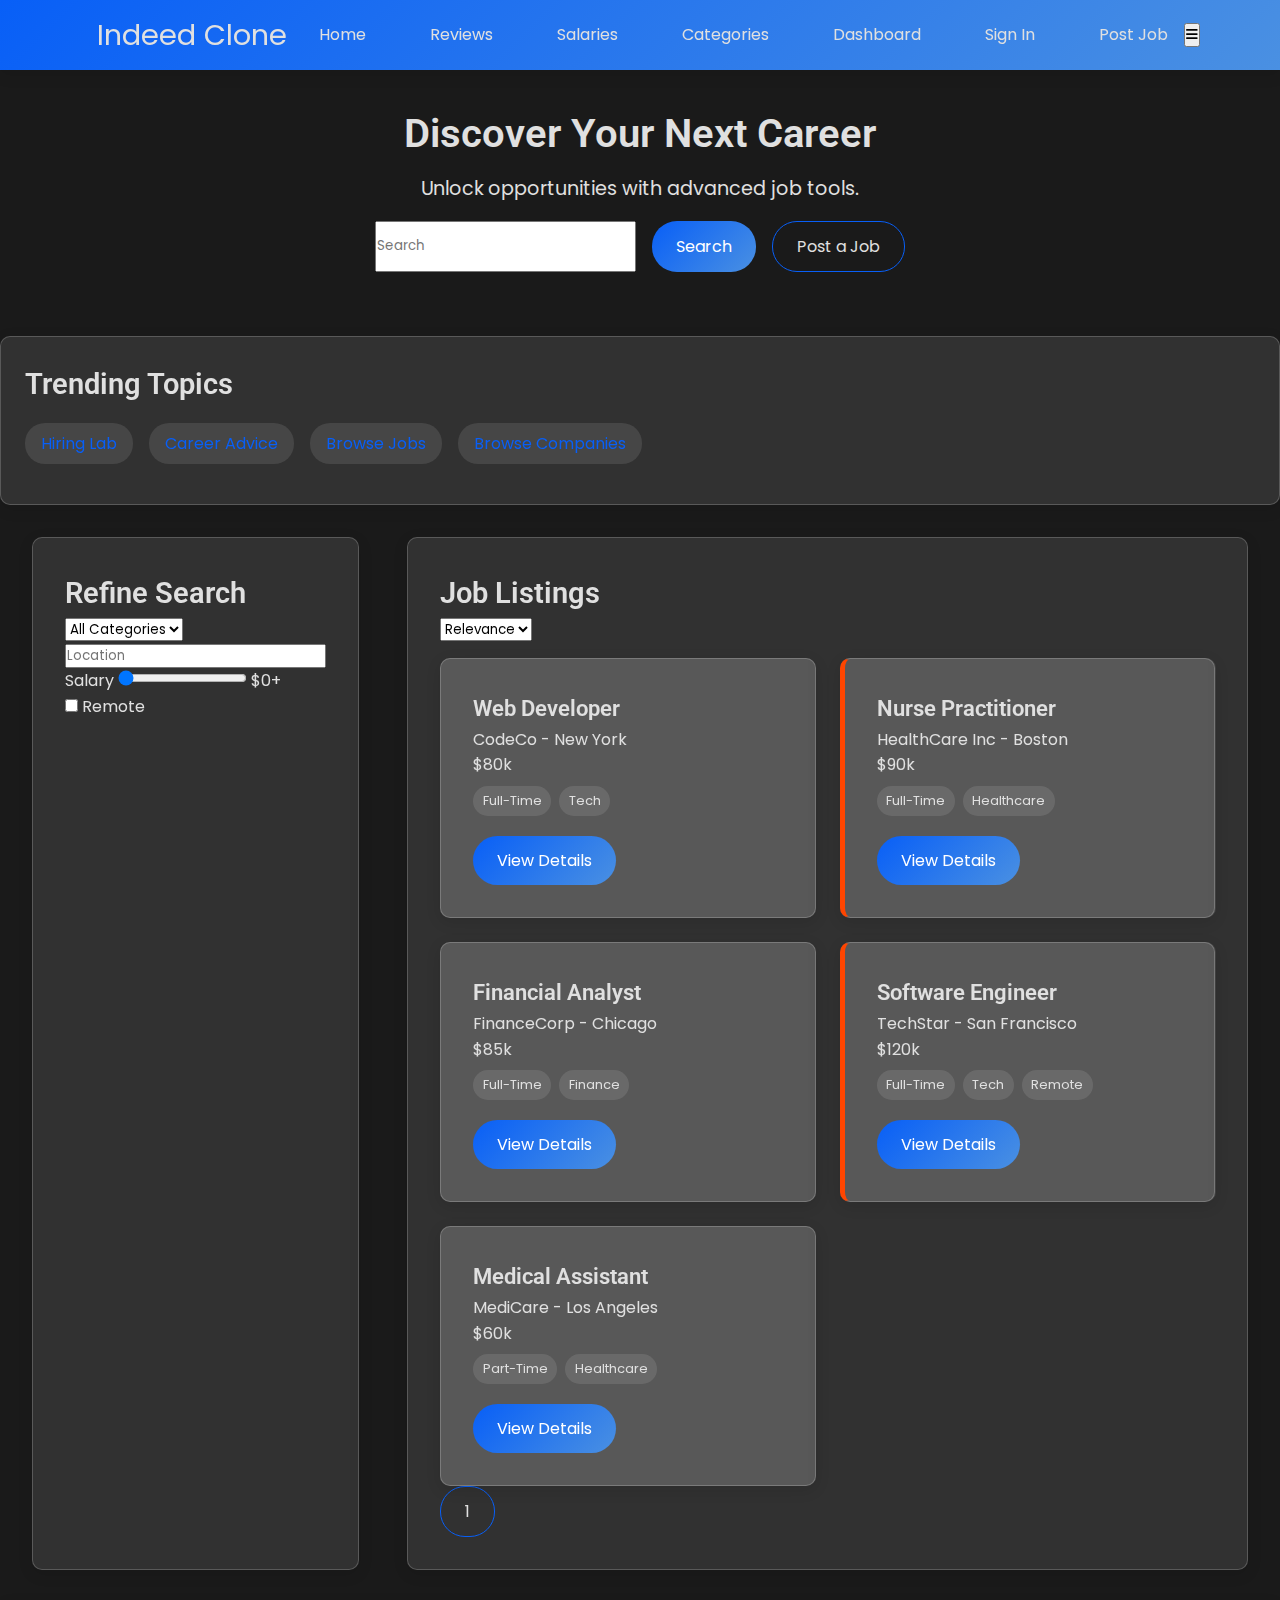
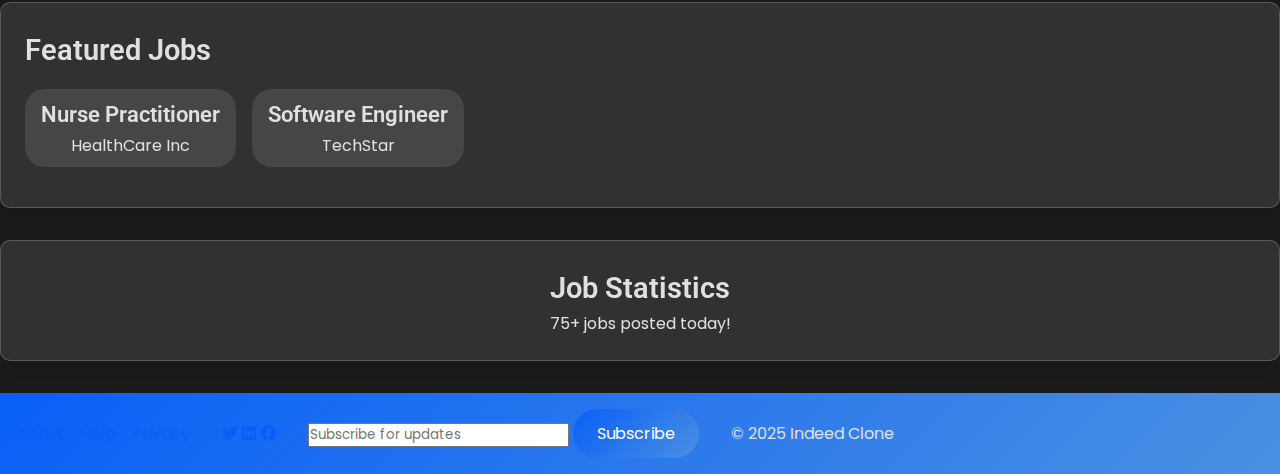
==== commit 13113834: "Removed sticky search, fixed mobile toggle, adjusted footer to horizontal" ====
--- a/index.html
+++ b/index.html
@@ -21,7 +21,6 @@
 </head>
 <body>
     <header class="header">
-        <button class="mobile-menu-toggle" aria-label="Toggle Menu"><i class="fas fa-bars"></i></button>
         <div class="logo">Indeed Clone</div>
         <nav class="nav">
             <a href="#home" class="nav-link smooth-scroll">Home</a>
@@ -32,12 +31,8 @@
             <a href="#signin" class="nav-link btn-signin" onclick="showLoginModal()">Sign In</a>
             <a href="#postjob" class="nav-link btn-postjob" onclick="showPostJob()">Post Job</a>
         </nav>
+        <button class="mobile-menu-toggle" aria-label="Toggle Menu"><i class="fas fa-bars"></i></button>
     </header>
-
-    <div class="sticky-search">
-        <input type="text" class="search-bar" id="sticky-search" placeholder="Search" list="search-suggestions" aria-label="Search jobs">
-        <button class="btn btn-primary" onclick="searchJobs()">Search</button>
-    </div>
 
     <section class="hero parallax">
         <div class="hero-content">
--- a/css/layout.css
+++ b/css/layout.css
@@ -3,7 +3,7 @@
     color: var(--dark-text);
     padding: 1rem 2rem;
     display: flex;
-    justify-content: space-between;
+    justify-content: center;
     align-items: center;
     box-shadow: var(--shadow);
     position: sticky;
@@ -23,6 +23,13 @@
     display: flex;
     align-items: center;
     gap: 0.5rem;
+    margin: 0 1rem;
+}
+
+.nav {
+    display: flex;
+    gap: 1.5rem;
+    align-items: center;
 }
 
 .main-container {
@@ -40,43 +47,19 @@
     padding: 1rem;
     text-align: center;
     display: flex;
-    flex-direction: column;
+    justify-content: space-between;
+    align-items: center;
+    flex-wrap: wrap;
     gap: 1rem;
 }
 
 .footer-content {
     display: flex;
-    flex-direction: column;
     align-items: center;
-    gap: 1rem;
+    gap: 2rem;
 }
 
 .footer-links {
     display: flex;
-    flex-direction: column;
-    gap: 0.5rem;
-}
-
-.social-icons {
-    display: flex;
     gap: 1rem;
-}
-
-.sticky-search {
-    position: fixed;
-    top: 80px;
-    left: 50%;
-    transform: translateX(-50%);
-    background: var(--glass-bg);
-    backdrop-filter: blur(10px);
-    padding: 0.5rem;
-    border-radius: 25px;
-    display: flex;
-    gap: 0.5rem;
-    z-index: 99;
-    display: none;
-}
-
-.sticky-search.active {
-    display: flex;
 }--- a/css/responsive.css
+++ b/css/responsive.css
@@ -37,10 +37,6 @@
     .job-listings {
         padding: 2rem;
     }
-
-    .sticky-search {
-        display: flex;
-    }
 }
 
 @media (max-width: 1024px) {
@@ -57,6 +53,7 @@
     .header {
         padding: 0.3rem 0.8rem;
         height: 40px;
+        justify-content: space-between;
     }
 
     .logo {
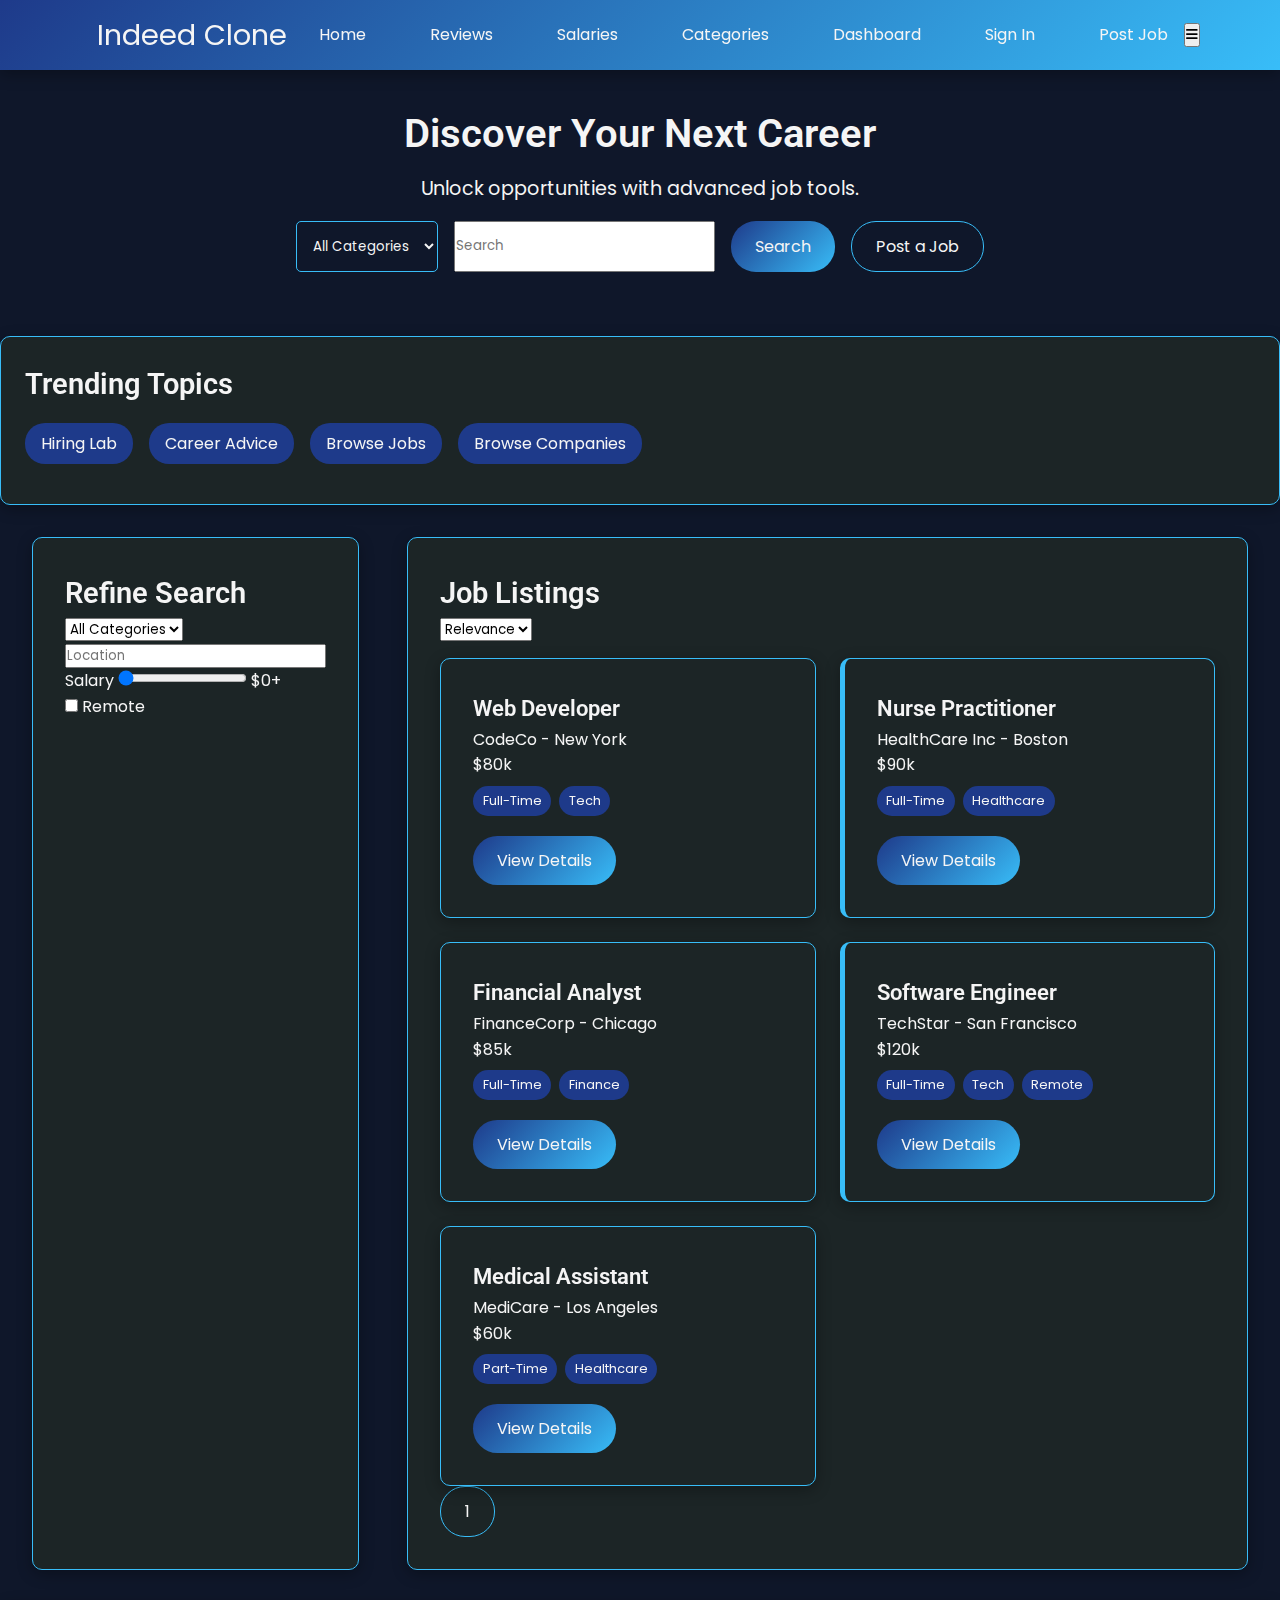
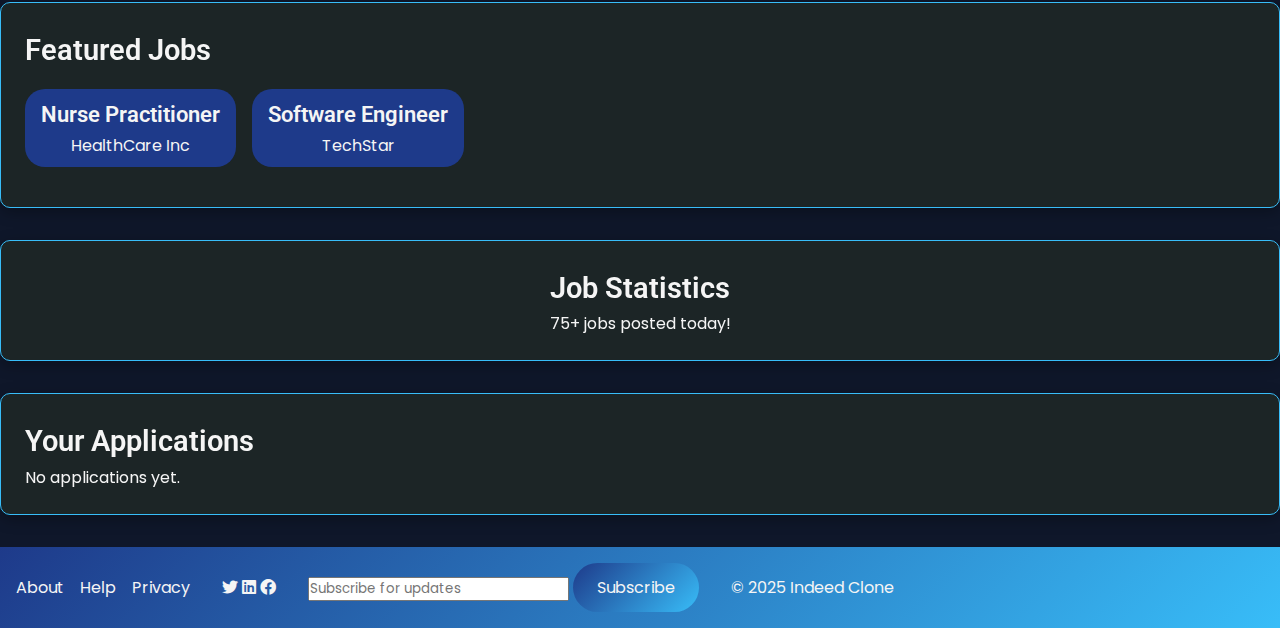
==== commit cf41d57d: "Updated color scheme to a beautiful palette, added advanced features" ====
--- a/index.html
+++ b/index.html
@@ -30,15 +30,32 @@
             <a href="dashboard.html" class="nav-link">Dashboard</a>
             <a href="#signin" class="nav-link btn-signin" onclick="showLoginModal()">Sign In</a>
             <a href="#postjob" class="nav-link btn-postjob" onclick="showPostJob()">Post Job</a>
+            <div class="profile-dropdown">
+                <button class="profile-btn"><i class="fas fa-user"></i></button>
+                <div class="dropdown-content hidden">
+                    <a href="#" onclick="logout()">Logout</a>
+                </div>
+            </div>
         </nav>
         <button class="mobile-menu-toggle" aria-label="Toggle Menu"><i class="fas fa-bars"></i></button>
     </header>
+
+    <div class="notification hidden">
+        <p>New job posted: <strong>Software Engineer</strong> at TechStar!</p>
+        <button onclick="closeNotification()"><i class="fas fa-times"></i></button>
+    </div>
 
     <section class="hero parallax">
         <div class="hero-content">
             <h1>Discover Your Next Career</h1>
             <p>Unlock opportunities with advanced job tools.</p>
             <div class="hero-search-container">
+                <select class="category-select" id="hero-category-filter" onchange="filterJobs()">
+                    <option value="all">All Categories</option>
+                    <option value="tech">Tech</option>
+                    <option value="healthcare">Healthcare</option>
+                    <option value="finance">Finance</option>
+                </select>
                 <input type="text" class="search-bar hero-search" id="hero-search" placeholder="Search" list="search-suggestions" aria-label="Search jobs">
                 <datalist id="search-suggestions"></datalist>
                 <button class="btn btn-primary" onclick="searchJobs()">Search</button>
@@ -102,6 +119,13 @@
         <p>75+ jobs posted today!</p>
     </section>
 
+    <section class="applications widget fade-in">
+        <h2>Your Applications</h2>
+        <div id="applications-list">
+            <p>No applications yet.</p>
+        </div>
+    </section>
+
     <footer class="footer">
         <div class="footer-content">
             <div class="footer-links">
@@ -122,6 +146,8 @@
         </div>
     </footer>
 
+    <button class="back-to-top hidden" onclick="scrollToTop()"><i class="fas fa-arrow-up"></i></button>
+
     <div class="modal hidden" id="job-details-modal">
         <div class="modal-content slide-in">
             <span class="close" onclick="closeModal('job-details-modal')">×</span>
--- a/css/base.css
+++ b/css/base.css
@@ -1,36 +1,27 @@
 :root {
-    --primary-color: #085ff7;
-    --secondary-color: #f5f5f5;
-    --text-color: #2d2d2d;
-    --bg-color: #f4f4f9;
-    --shadow: 0 4px 15px rgba(0, 0, 0, 0.1);
-    --gradient: linear-gradient(135deg, #085ff7, #4a90e2);
-    --dark-bg: #1a1a1a;
-    --dark-text: #e0e0e0;
-    --dark-secondary: #333;
-    --glass-bg: rgba(255, 255, 255, 0.1);
+    --primary-color: #1E3A8A; /* Deep Blue */
+    --secondary-color: #F5F5F5; /* Soft White */
+    --accent-color: #38BDF8; /* Sky Blue */
+    --bg-color: #0F172A; /* Dark Navy */
+    --card-bg: #1C2526; /* Light Navy */
+    --shadow: 0 4px 15px rgba(0, 0, 0, 0.3);
+    --gradient: linear-gradient(135deg, #1E3A8A, #38BDF8); /* Deep Blue to Sky Blue */
+    --glass-bg: rgba(245, 245, 245, 0.1); /* Soft White with transparency */
 }
 
 body {
-    background-color: var(--dark-bg);
-    color: var(--dark-text);
+    background-color: var(--bg-color);
+    color: var(--secondary-color);
     line-height: 1.6;
     overflow-x: hidden;
 }
 
-body.light-mode {
-    background-color: var(--bg-color);
-    color: var(--text-color);
-    --secondary-color: var(--secondary-color);
-    --gradient: linear-gradient(135deg, #085ff7, #4a90e2);
-}
-
 a {
-    color: var(--primary-color);
+    color: var(--secondary-color);
     text-decoration: none;
 }
 
 a:hover {
     text-decoration: underline;
-    color: #064ac7;
+    color: var(--accent-color);
 }--- a/css/themes.css
+++ b/css/themes.css
@@ -1,35 +1,25 @@
-body.dark-mode {
-    --primary-color: #1a73e8;
-    --secondary-color: #333;
-    --text-color: #e0e0e0;
-    --bg-color: #1a1a1a;
-    --gradient: linear-gradient(135deg, #1a73e8, #4a90e2);
+body {
+    --primary-color: #1E3A8A;
+    --secondary-color: #F5F5F5;
+    --accent-color: #38BDF8;
+    --bg-color: #0F172A;
+    --card-bg: #1C2526;
+    --shadow: 0 4px 15px rgba(0, 0, 0, 0.3);
+    --gradient: linear-gradient(135deg, #1E3A8A, #38BDF8);
+    --glass-bg: rgba(245, 245, 245, 0.1);
 }
 
-body.dark-mode .widget,
-body.dark-mode .job-card,
-body.dark-mode .filters,
-body.dark-mode .job-listings {
-    background: #2a2a2a;
-    color: var(--dark-text);
+body .widget,
+body .job-card,
+body .filters,
+body .job-listings {
+    background: var(--card-bg);
+    color: var(--secondary-color);
+    border-color: var(--accent-color);
 }
 
-body.dark-mode .carousel-item,
-body.dark-mode .tag {
-    background: #444;
-    color: var(--dark-text);
-}
-
-body.light-mode .widget,
-body.light-mode .job-card,
-body.light-mode .filters,
-body.light-mode .job-listings {
-    background: white;
-    color: var(--text-color);
-}
-
-body.light-mode .carousel-item,
-body.light-mode .tag {
-    background: #e0e0e0;
-    color: #4a4a4a;
+body .carousel-item,
+body .tag {
+    background: var(--primary-color);
+    color: var(--secondary-color);
 }--- a/css/layout.css
+++ b/css/layout.css
@@ -1,6 +1,6 @@
 .header {
     background: var(--gradient);
-    color: var(--dark-text);
+    color: var(--secondary-color);
     padding: 1rem 2rem;
     display: flex;
     justify-content: center;
@@ -32,6 +32,39 @@
     align-items: center;
 }
 
+.profile-dropdown {
+    position: relative;
+}
+
+.profile-btn {
+    background: transparent;
+    border: none;
+    color: var(--secondary-color);
+    font-size: 1.2rem;
+    cursor: pointer;
+}
+
+.dropdown-content {
+    position: absolute;
+    top: 100%;
+    right: 0;
+    background: var(--primary-color);
+    border-radius: 5px;
+    box-shadow: var(--shadow);
+    padding: 0.5rem;
+    z-index: 100;
+}
+
+.dropdown-content a {
+    display: block;
+    padding: 0.5rem 1rem;
+    color: var(--secondary-color);
+}
+
+.dropdown-content a:hover {
+    background: var(--accent-color);
+}
+
 .main-container {
     display: grid;
     grid-template-columns: 1fr 3fr;
@@ -43,7 +76,7 @@
 
 .footer {
     background: var(--gradient);
-    color: var(--dark-text);
+    color: var(--secondary-color);
     padding: 1rem;
     text-align: center;
     display: flex;
@@ -62,4 +95,26 @@
 .footer-links {
     display: flex;
     gap: 1rem;
+}
+
+.notification {
+    position: fixed;
+    top: 80px;
+    right: 20px;
+    background: var(--card-bg);
+    color: var(--secondary-color);
+    padding: 1rem;
+    border-radius: 5px;
+    box-shadow: var(--shadow);
+    display: flex;
+    align-items: center;
+    gap: 1rem;
+    z-index: 99;
+}
+
+.notification button {
+    background: transparent;
+    border: none;
+    color: var(--secondary-color);
+    cursor: pointer;
 }--- a/css/components.css
+++ b/css/components.css
@@ -8,41 +8,44 @@
     align-items: center;
     gap: 0.5rem;
     background: var(--gradient);
-    color: white;
+    color: var(--secondary-color);
     border: none;
 }
 
 .btn:hover {
-    background: #064ac7;
+    background: var(--accent-color);
     transform: scale(1.05);
 }
 
 .btn-secondary {
     background: transparent;
-    color: var(--dark-text);
-    border: 1px solid var(--primary-color);
+    color: var(--secondary-color);
+    border: 1px solid var(--accent-color);
 }
 
 .btn-secondary:hover {
-    background: rgba(255, 255, 255, 0.1);
+    background: var(--glass-bg);
+    transform: scale(1.05);
 }
 
 .job-card {
-    background: var(--glass-bg);
+    background: var(--card-bg);
     backdrop-filter: blur(10px);
     border-radius: 10px;
     padding: 1.5rem;
     box-shadow: var(--shadow);
     transition: transform 0.3s ease;
-    border: 1px solid rgba(255, 255, 255, 0.2);
+    border: 1px solid var(--accent-color);
+    color: var(--secondary-color);
 }
 
 .job-card:hover {
     transform: translateY(-5px);
+    border-color: var(--secondary-color);
 }
 
 .job-card.featured {
-    border-left: 5px solid #ff4500;
+    border-left: 5px solid var(--accent-color);
 }
 
 .tags {
@@ -53,9 +56,31 @@
 }
 
 .tag {
-    background: rgba(255, 255, 255, 0.1);
-    color: var(--dark-text);
+    background: var(--primary-color);
+    color: var(--secondary-color);
     padding: 0.3rem 0.6rem;
     border-radius: 15px;
     font-size: 0.8rem;
+}
+
+.back-to-top {
+    position: fixed;
+    bottom: 20px;
+    right: 20px;
+    background: var(--accent-color);
+    color: var(--secondary-color);
+    border: none;
+    border-radius: 50%;
+    width: 50px;
+    height: 50px;
+    display: flex;
+    justify-content: center;
+    align-items: center;
+    cursor: pointer;
+    transition: all 0.3s ease;
+}
+
+.back-to-top:hover {
+    background: var(--primary-color);
+    transform: scale(1.1);
 }--- a/css/pages.css
+++ b/css/pages.css
@@ -1,6 +1,6 @@
 .hero {
     background: var(--gradient);
-    color: var(--dark-text);
+    color: var(--secondary-color);
     padding: 2rem 2rem;
     text-align: center;
     border-radius: 0 0 20px 20px;
@@ -35,18 +35,27 @@
     margin: 0 auto;
 }
 
+.category-select {
+    padding: 0.75rem;
+    border: 1px solid var(--accent-color);
+    border-radius: 5px;
+    background: transparent;
+    color: var(--secondary-color);
+}
+
 .parallax {
     background-image: url('https://via.placeholder.com/1920x1080?text=Parallax+Background');
     animation: parallax 20s infinite linear;
 }
 
 .filters {
-    background: var(--glass-bg);
+    background: var(--card-bg);
     backdrop-filter: blur(10px);
     padding: 1.5rem;
     border-radius: 10px;
     box-shadow: var(--shadow);
-    border: 1px solid rgba(255, 255, 255, 0.2);
+    border: 1px solid var(--accent-color);
+    color: var(--secondary-color);
 }
 
 .toggle-filters {
@@ -61,12 +70,13 @@
 }
 
 .job-listings {
-    background: var(--glass-bg);
+    background: var(--card-bg);
     backdrop-filter: blur(10px);
     padding: 2rem;
     border-radius: 10px;
     box-shadow: var(--shadow);
-    border: 1px solid rgba(255, 255, 255, 0.2);
+    border: 1px solid var(--accent-color);
+    color: var(--secondary-color);
 }
 
 .jobs-grid {
@@ -92,11 +102,23 @@
 }
 
 .category-card {
-    background: var(--glass-bg);
+    background: var(--card-bg);
     backdrop-filter: blur(10px);
     padding: 1.5rem;
     border-radius: 10px;
     box-shadow: var(--shadow);
     text-align: center;
-    border: 1px solid rgba(255, 255, 255, 0.2);
+    border: 1px solid var(--accent-color);
+    color: var(--secondary-color);
+}
+
+.applications {
+    background: var(--card-bg);
+    padding: 1.5rem;
+    border-radius: 10px;
+    box-shadow: var(--shadow);
+    margin: 2rem auto;
+    max-width: 1400px;
+    border: 1px solid var(--accent-color);
+    color: var(--secondary-color);
 }--- a/css/modals.css
+++ b/css/modals.css
@@ -4,7 +4,7 @@
     left: 0;
     width: 100%;
     height: 100%;
-    background-color: rgba(0, 0, 0, 0.8);
+    background-color: rgba(30, 58, 138, 0.8); /* Deep Blue with opacity */
     display: flex;
     justify-content: center;
     align-items: center;
@@ -12,7 +12,7 @@
 }
 
 .modal-content {
-    background: var(--glass-bg);
+    background: var(--card-bg);
     backdrop-filter: blur(10px);
     padding: 2rem;
     border-radius: 10px;
@@ -20,8 +20,8 @@
     width: 90%;
     position: relative;
     text-align: center;
-    border: 1px solid rgba(255, 255, 255, 0.2);
-    color: var(--dark-text);
+    border: 1px solid var(--accent-color);
+    color: var(--secondary-color);
 }
 
 .close {
@@ -30,11 +30,11 @@
     right: 10px;
     font-size: 24px;
     cursor: pointer;
-    color: var(--dark-text);
+    color: var(--secondary-color);
 }
 
 .close:hover {
-    color: #fff;
+    color: var(--accent-color);
 }
 
 .apply-form {
@@ -45,8 +45,8 @@
     width: 100%;
     padding: 0.75rem;
     margin-bottom: 1rem;
-    border: 1px solid rgba(255, 255, 255, 0.2);
+    border: 1px solid var(--accent-color);
     border-radius: 5px;
     background: transparent;
-    color: var(--dark-text);
+    color: var(--secondary-color);
 }--- a/css/widgets.css
+++ b/css/widgets.css
@@ -1,13 +1,13 @@
 .widget {
-    background: var(--glass-bg);
+    background: var(--card-bg);
     backdrop-filter: blur(10px);
     padding: 1.5rem;
     border-radius: 10px;
     box-shadow: var(--shadow);
     margin: 2rem auto;
     max-width: 1400px;
-    border: 1px solid rgba(255, 255, 255, 0.2);
-    color: var(--dark-text);
+    border: 1px solid var(--accent-color);
+    color: var(--secondary-color);
 }
 
 .carousel {
@@ -18,16 +18,17 @@
 }
 
 .carousel-item {
-    background: rgba(255, 255, 255, 0.1);
+    background: var(--primary-color);
     padding: 0.5rem 1rem;
     border-radius: 20px;
     transition: all 0.3s ease;
     white-space: nowrap;
+    color: var(--secondary-color);
 }
 
 .carousel-item:hover {
-    background: var(--primary-color);
-    color: white;
+    background: var(--accent-color);
+    color: var(--secondary-color);
 }
 
 .featured-jobs .carousel-item {
--- a/css/responsive.css
+++ b/css/responsive.css
@@ -28,6 +28,8 @@
 
     .job-card {
         padding: 2rem;
+        background: var(--card-bg);
+        color: var(--secondary-color);
     }
 
     .filters {
@@ -36,6 +38,11 @@
 
     .job-listings {
         padding: 2rem;
+    }
+
+    .notification {
+        right: 20px;
+        top: 80px;
     }
 }
 
@@ -47,28 +54,33 @@
     .hero {
         max-height: 250px;
     }
+
+    .job-card {
+        background: var(--card-bg);
+        color: var(--secondary-color);
+    }
 }
 
 @media (max-width: 768px) {
     .header {
-        padding: 0.3rem 0.8rem;
-        height: 40px;
+        padding: 0.5rem 1rem;
+        height: 50px;
         justify-content: space-between;
     }
 
     .logo {
-        font-size: 0.9rem;
+        font-size: 1.2rem;
     }
 
     .nav {
         display: none;
         flex-direction: column;
         width: 100%;
-        gap: 0.5rem;
-        padding: 0.5rem 0;
-        background: var(--primary-color);
+        gap: 0.75rem;
+        padding: 0.75rem 0;
+        background: var(--gradient);
         position: absolute;
-        top: 40px;
+        top: 50px;
         left: 0;
         right: 0;
         box-shadow: var(--shadow);
@@ -82,10 +94,10 @@
         display: block;
         background: none;
         border: none;
-        font-size: 1rem;
-        color: var(--dark-text);
+        font-size: 1.2rem;
+        color: var(--secondary-color);
         cursor: pointer;
-        padding: 0.2rem;
+        padding: 0.3rem;
     }
 
     .main-container {
@@ -94,23 +106,50 @@
     }
 
     .hero {
-        padding: 1rem 0.5rem;
+        padding: 1.5rem 0.5rem;
         max-height: 200px;
+        text-align: center;
+    }
+
+    .hero h1 {
+        font-size: 1.5rem;
+    }
+
+    .hero p {
+        font-size: 1rem;
     }
 
     .hero-search-container {
         flex-direction: column;
-        gap: 0.3rem;
+        gap: 0.5rem;
+        width: 100%;
+    }
+
+    .category-select {
+        width: 100%;
+        padding: 0.6rem;
+        font-size: 1rem;
     }
 
     .hero-search, .btn {
         width: 100%;
-        padding: 0.4rem;
-        font-size: 0.9rem;
+        padding: 0.6rem;
+        font-size: 1rem;
+    }
+
+    .filters {
+        padding: 1rem;
+        margin-bottom: 1rem;
+        background: var(--card-bg);
+        color: var(--secondary-color);
     }
 
     .filters .toggle-filters {
         display: block;
+        padding: 0.5rem;
+        font-size: 1rem;
+        background: var(--primary-color);
+        color: var(--secondary-color);
     }
 
     .filter-content {
@@ -122,15 +161,26 @@
     }
 
     .job-listings {
-        padding: 0.8rem;
+        padding: 1rem;
+        background: var(--card-bg);
+        color: var(--secondary-color);
     }
 
     .job-card {
-        padding: 0.8rem;
+        padding: 1rem;
+        background: var(--card-bg);
+        color: var(--secondary-color);
     }
 
     .category-grid {
         grid-template-columns: 1fr;
+    }
+
+    .notification {
+        top: 60px;
+        right: 10px;
+        width: 90%;
+        margin: 0 auto;
     }
 }
 
@@ -139,10 +189,10 @@
     h2 { font-size: 1.1rem; }
     h3 { font-size: 0.9rem; }
     .btn { 
-        padding: 0.3rem 0.6rem; 
-        font-size: 0.8rem; 
+        padding: 0.4rem 0.8rem; 
+        font-size: 0.9rem; 
     }
-    .logo { font-size: 0.8rem; }
-    .mobile-menu-toggle { font-size: 0.9rem; }
-    .hero-search-container { gap: 0.2rem; }
+    .logo { font-size: 1rem; }
+    .mobile-menu-toggle { font-size: 1rem; }
+    .hero-search-container { gap: 0.3rem; }
 }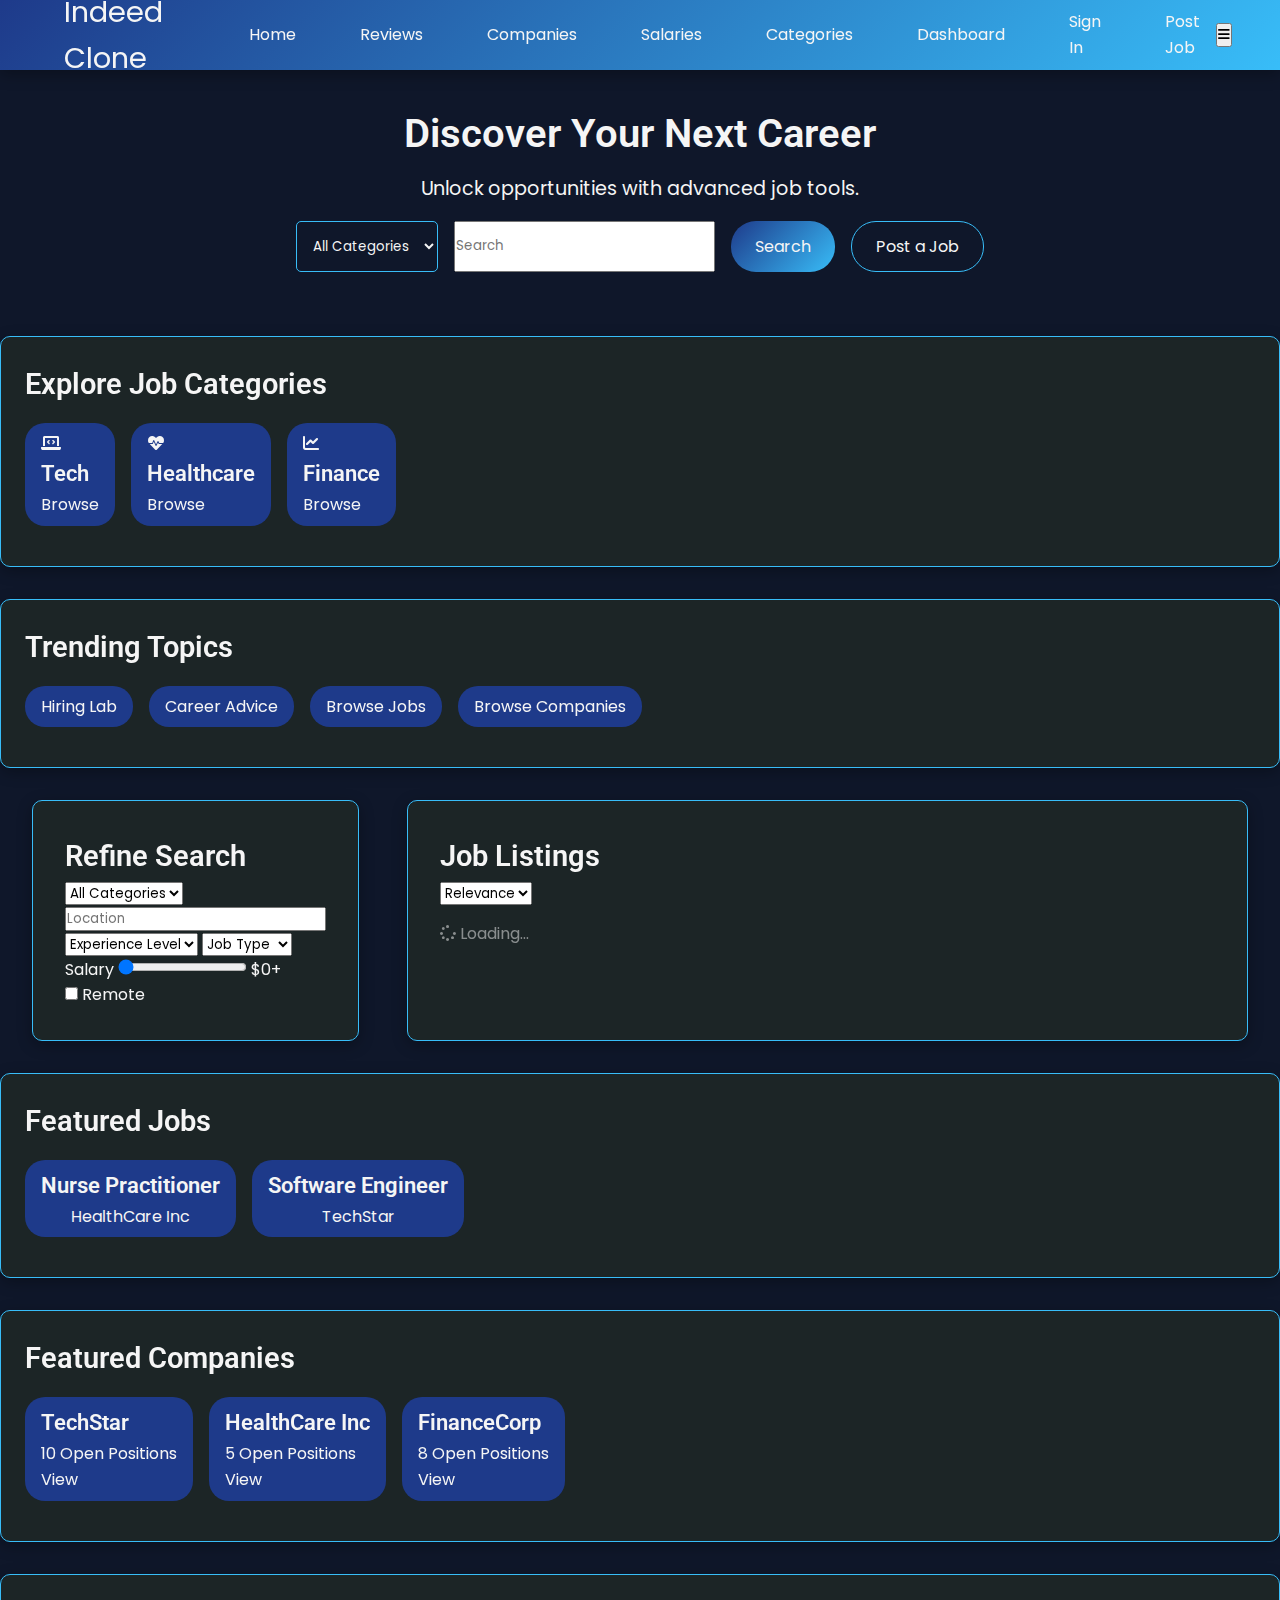
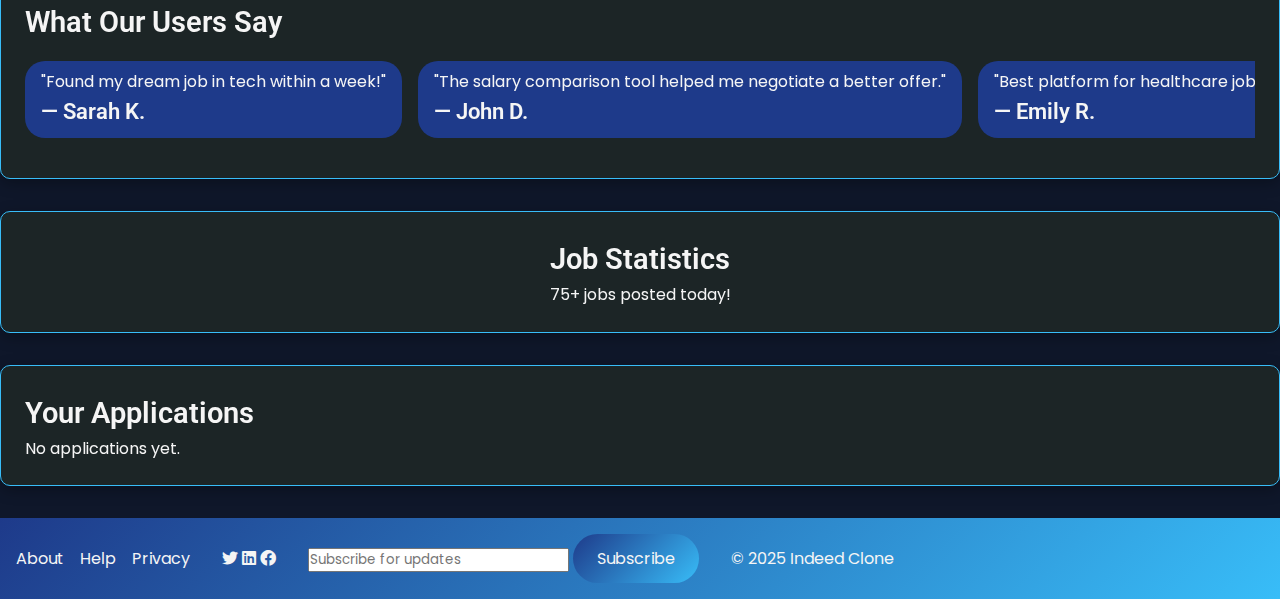
==== commit 98a531b3: "Added advanced features to reviews, companies, salaries, dashboard, signin, and enhanced homepage" ====
--- a/index.html
+++ b/index.html
@@ -24,11 +24,12 @@
         <div class="logo">Indeed Clone</div>
         <nav class="nav">
             <a href="#home" class="nav-link smooth-scroll">Home</a>
-            <a href="#reviews" class="nav-link smooth-scroll">Reviews</a>
-            <a href="#salaries" class="nav-link smooth-scroll">Salaries</a>
+            <a href="reviews.html" class="nav-link">Reviews</a>
+            <a href="companies.html" class="nav-link">Companies</a>
+            <a href="salaries.html" class="nav-link">Salaries</a>
             <a href="categories.html" class="nav-link">Categories</a>
             <a href="dashboard.html" class="nav-link">Dashboard</a>
-            <a href="#signin" class="nav-link btn-signin" onclick="showLoginModal()">Sign In</a>
+            <a href="signin.html" class="nav-link btn-signin">Sign In</a>
             <a href="#postjob" class="nav-link btn-postjob" onclick="showPostJob()">Post Job</a>
             <div class="profile-dropdown">
                 <button class="profile-btn"><i class="fas fa-user"></i></button>
@@ -64,6 +65,27 @@
         </div>
     </section>
 
+    <section class="job-categories widget fade-in">
+        <h2>Explore Job Categories</h2>
+        <div class="carousel">
+            <div class="carousel-item category-item">
+                <i class="fas fa-laptop-code"></i>
+                <h3>Tech</h3>
+                <a href="categories.html?category=tech">Browse</a>
+            </div>
+            <div class="carousel-item category-item">
+                <i class="fas fa-heartbeat"></i>
+                <h3>Healthcare</h3>
+                <a href="categories.html?category=healthcare">Browse</a>
+            </div>
+            <div class="carousel-item category-item">
+                <i class="fas fa-chart-line"></i>
+                <h3>Finance</h3>
+                <a href="categories.html?category=finance">Browse</a>
+            </div>
+        </div>
+    </section>
+
     <section class="trending widget fade-in">
         <h2>Trending Topics</h2>
         <div class="carousel">
@@ -86,6 +108,18 @@
                     <option value="finance">Finance</option>
                 </select>
                 <input type="text" class="filter-input" id="location-filter" placeholder="Location" oninput="filterJobs()">
+                <select class="filter-select" id="experience-filter" onchange="filterJobs()">
+                    <option value="all">Experience Level</option>
+                    <option value="entry">Entry</option>
+                    <option value="mid">Mid</option>
+                    <option value="senior">Senior</option>
+                </select>
+                <select class="filter-select" id="job-type-filter" onchange="filterJobs()">
+                    <option value="all">Job Type</option>
+                    <option value="full-time">Full-Time</option>
+                    <option value="part-time">Part-Time</option>
+                    <option value="contract">Contract</option>
+                </select>
                 <div class="filter-range">
                     <label for="salary-range">Salary</label>
                     <input type="range" id="salary-range" min="0" max="200000" value="0" oninput="updateSalaryValue(this.value); filterJobs()">
@@ -104,7 +138,9 @@
                     <option value="salary">Salary</option>
                 </select>
             </div>
-            <div class="jobs-grid" id="jobs-grid"></div>
+            <div class="jobs-grid" id="jobs-grid">
+                <div class="loading-spinner hidden"><i class="fas fa-spinner fa-spin"></i> Loading...</div>
+            </div>
             <div class="pagination" id="pagination"></div>
         </section>
     </main>
@@ -112,6 +148,45 @@
     <section class="featured-jobs widget fade-in">
         <h2>Featured Jobs</h2>
         <div class="carousel" id="featured-jobs-carousel"></div>
+    </section>
+
+    <section class="featured-companies widget fade-in">
+        <h2>Featured Companies</h2>
+        <div class="carousel">
+            <div class="carousel-item company-item">
+                <h3>TechStar</h3>
+                <p>10 Open Positions</p>
+                <a href="companies.html?company=techstar">View</a>
+            </div>
+            <div class="carousel-item company-item">
+                <h3>HealthCare Inc</h3>
+                <p>5 Open Positions</p>
+                <a href="companies.html?company=healthcare-inc">View</a>
+            </div>
+            <div class="carousel-item company-item">
+                <h3>FinanceCorp</h3>
+                <p>8 Open Positions</p>
+                <a href="companies.html?company=financecorp">View</a>
+            </div>
+        </div>
+    </section>
+
+    <section class="testimonials widget fade-in">
+        <h2>What Our Users Say</h2>
+        <div class="carousel">
+            <div class="carousel-item testimonial-item">
+                <p>"Found my dream job in tech within a week!"</p>
+                <h3>— Sarah K.</h3>
+            </div>
+            <div class="carousel-item testimonial-item">
+                <p>"The salary comparison tool helped me negotiate a better offer."</p>
+                <h3>— John D.</h3>
+            </div>
+            <div class="carousel-item testimonial-item">
+                <p>"Best platform for healthcare jobs!"</p>
+                <h3>— Emily R.</h3>
+            </div>
+        </div>
     </section>
 
     <section class="job-stats widget fade-in">
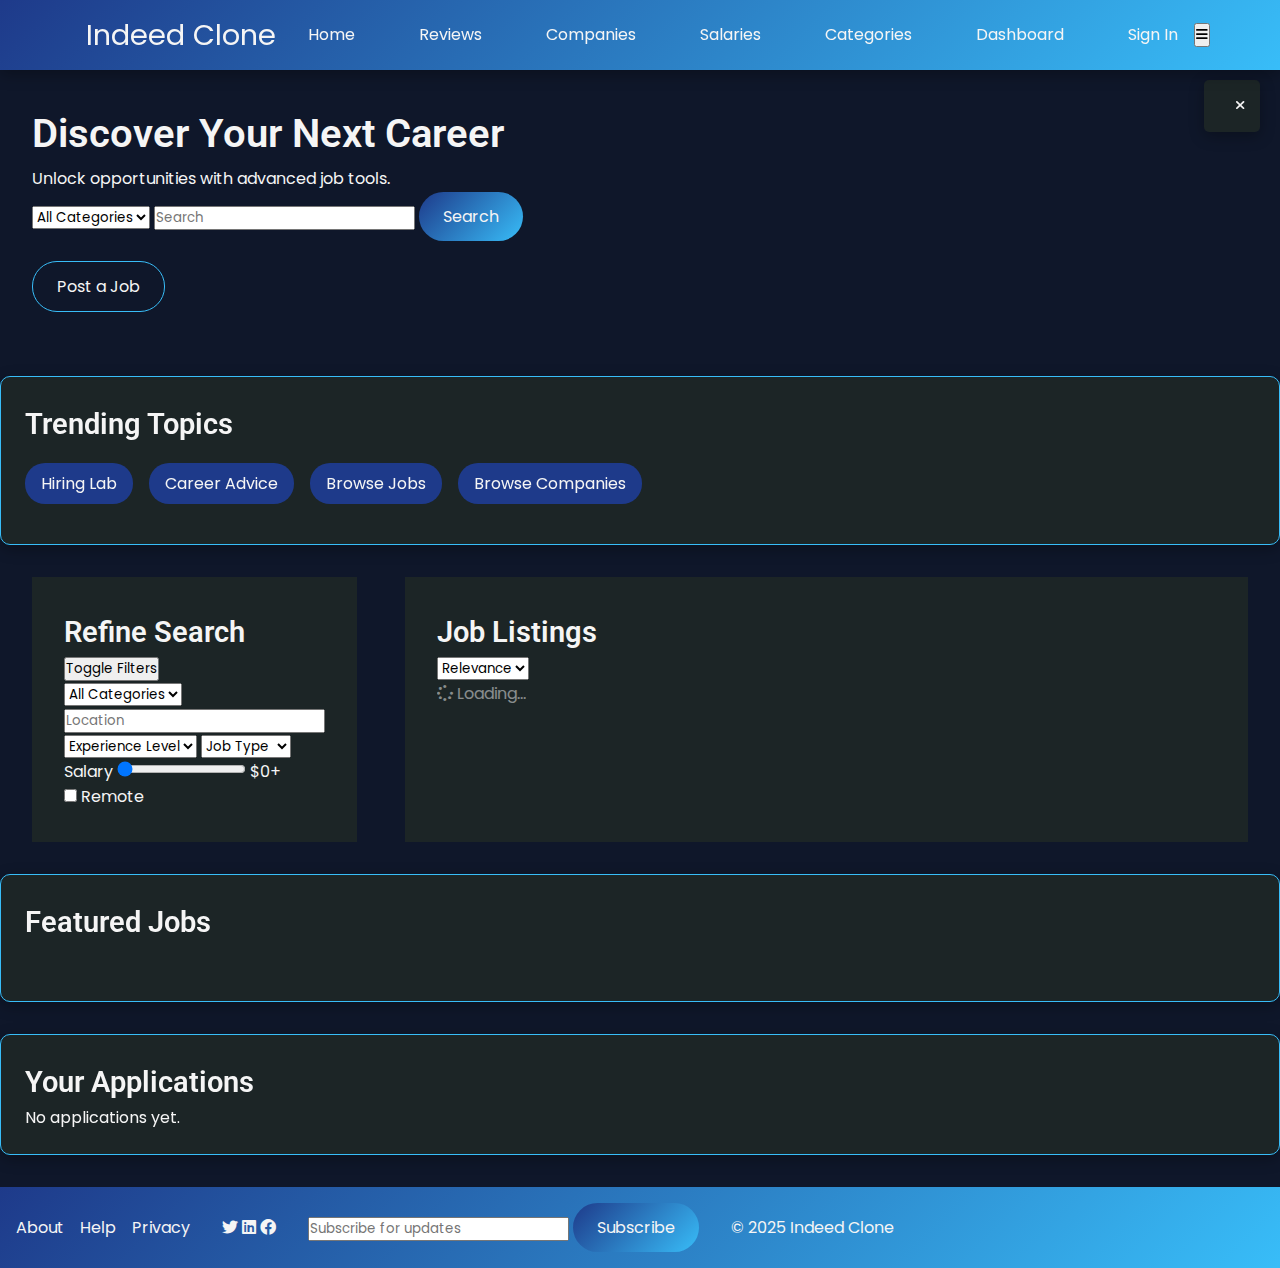
==== commit 5697e866: "Implemented automated user-driven content with roles and dynamic updates" ====
--- a/index.html
+++ b/index.html
@@ -30,11 +30,11 @@
             <a href="categories.html" class="nav-link">Categories</a>
             <a href="dashboard.html" class="nav-link">Dashboard</a>
             <a href="signin.html" class="nav-link btn-signin">Sign In</a>
-            <a href="#postjob" class="nav-link btn-postjob" onclick="showPostJob()">Post Job</a>
             <div class="profile-dropdown">
                 <button class="profile-btn"><i class="fas fa-user"></i></button>
                 <div class="dropdown-content hidden">
                     <a href="#" onclick="logout()">Logout</a>
+                    <a href="#" onclick="switchRole()">Switch Role</a>
                 </div>
             </div>
         </nav>
@@ -42,7 +42,7 @@
     </header>
 
     <div class="notification hidden">
-        <p>New job posted: <strong>Software Engineer</strong> at TechStar!</p>
+        <p>New job posted: <strong>[Job Title]</strong> at [Company]!</p>
         <button onclick="closeNotification()"><i class="fas fa-times"></i></button>
     </div>
 
@@ -60,29 +60,8 @@
                 <input type="text" class="search-bar hero-search" id="hero-search" placeholder="Search" list="search-suggestions" aria-label="Search jobs">
                 <datalist id="search-suggestions"></datalist>
                 <button class="btn btn-primary" onclick="searchJobs()">Search</button>
-                <button class="btn btn-secondary" onclick="showPostJob()">Post a Job</button>
-            </div>
-        </div>
-    </section>
-
-    <section class="job-categories widget fade-in">
-        <h2>Explore Job Categories</h2>
-        <div class="carousel">
-            <div class="carousel-item category-item">
-                <i class="fas fa-laptop-code"></i>
-                <h3>Tech</h3>
-                <a href="categories.html?category=tech">Browse</a>
-            </div>
-            <div class="carousel-item category-item">
-                <i class="fas fa-heartbeat"></i>
-                <h3>Healthcare</h3>
-                <a href="categories.html?category=healthcare">Browse</a>
-            </div>
-            <div class="carousel-item category-item">
-                <i class="fas fa-chart-line"></i>
-                <h3>Finance</h3>
-                <a href="categories.html?category=finance">Browse</a>
-            </div>
+            </div>
+            <button class="btn btn-secondary mt-20" onclick="showPostJobModal()">Post a Job</button>
         </div>
     </section>
 
@@ -150,50 +129,6 @@
         <div class="carousel" id="featured-jobs-carousel"></div>
     </section>
 
-    <section class="featured-companies widget fade-in">
-        <h2>Featured Companies</h2>
-        <div class="carousel">
-            <div class="carousel-item company-item">
-                <h3>TechStar</h3>
-                <p>10 Open Positions</p>
-                <a href="companies.html?company=techstar">View</a>
-            </div>
-            <div class="carousel-item company-item">
-                <h3>HealthCare Inc</h3>
-                <p>5 Open Positions</p>
-                <a href="companies.html?company=healthcare-inc">View</a>
-            </div>
-            <div class="carousel-item company-item">
-                <h3>FinanceCorp</h3>
-                <p>8 Open Positions</p>
-                <a href="companies.html?company=financecorp">View</a>
-            </div>
-        </div>
-    </section>
-
-    <section class="testimonials widget fade-in">
-        <h2>What Our Users Say</h2>
-        <div class="carousel">
-            <div class="carousel-item testimonial-item">
-                <p>"Found my dream job in tech within a week!"</p>
-                <h3>— Sarah K.</h3>
-            </div>
-            <div class="carousel-item testimonial-item">
-                <p>"The salary comparison tool helped me negotiate a better offer."</p>
-                <h3>— John D.</h3>
-            </div>
-            <div class="carousel-item testimonial-item">
-                <p>"Best platform for healthcare jobs!"</p>
-                <h3>— Emily R.</h3>
-            </div>
-        </div>
-    </section>
-
-    <section class="job-stats widget fade-in">
-        <h2>Job Statistics</h2>
-        <p>75+ jobs posted today!</p>
-    </section>
-
     <section class="applications widget fade-in">
         <h2>Your Applications</h2>
         <div id="applications-list">
@@ -232,6 +167,38 @@
                 <input type="email" id="applicant-email" placeholder="Your Email" required>
                 <button type="submit" class="btn btn-primary">Apply</button>
             </form>
+            <button class="btn btn-secondary mt-20" onclick="saveJob(parseInt(document.getElementById('job-details-content').dataset.jobId))">Save Job</button>
+        </div>
+    </div>
+
+    <div class="modal hidden" id="post-job-modal">
+        <div class="modal-content slide-in">
+            <span class="close" onclick="closeModal('post-job-modal')">×</span>
+            <h2>Post a Job</h2>
+            <form id="job-form">
+                <input type="text" id="job-title" placeholder="Job Title" required>
+                <input type="text" id="job-company" placeholder="Company" required>
+                <input type="text" id="job-location" placeholder="Location" required>
+                <input type="text" id="job-salary" placeholder="Salary (e.g., $80k)" required>
+                <select id="job-category" required>
+                    <option value="tech">Tech</option>
+                    <option value="healthcare">Healthcare</option>
+                    <option value="finance">Finance</option>
+                </select>
+                <select id="job-experience" required>
+                    <option value="entry">Entry</option>
+                    <option value="mid">Mid</option>
+                    <option value="senior">Senior</option>
+                </select>
+                <select id="job-type" required>
+                    <option value="full-time">Full-Time</option>
+                    <option value="part-time">Part-Time</option>
+                    <option value="contract">Contract</option>
+                </select>
+                <textarea id="job-description" placeholder="Job Description" required></textarea>
+                <label><input type="checkbox" id="job-remote"> Remote</label>
+                <button type="submit" class="btn btn-primary">Post Job</button>
+            </form>
         </div>
     </div>
 
--- a/css/pages.css
+++ b/css/pages.css
@@ -1,124 +1,696 @@
-.hero {
-    background: var(--gradient);
-    color: var(--secondary-color);
-    padding: 2rem 2rem;
-    text-align: center;
-    border-radius: 0 0 20px 20px;
-    max-height: 300px;
-    display: flex;
-    align-items: center;
-    justify-content: center;
-    position: relative;
-    overflow: hidden;
-}
-
-.hero-content {
-    max-width: 900px;
-    margin: 0 auto;
-    z-index: 1;
-}
-
-.hero h1 {
-    font-size: 2.5rem;
-    margin-bottom: 0.5rem;
-}
-
-.hero p {
-    font-size: 1.2rem;
-    margin-bottom: 1rem;
-}
-
-.hero-search-container {
-    display: flex;
-    gap: 1rem;
-    max-width: 800px;
-    margin: 0 auto;
-}
-
-.category-select {
-    padding: 0.75rem;
-    border: 1px solid var(--accent-color);
-    border-radius: 5px;
-    background: transparent;
-    color: var(--secondary-color);
-}
-
-.parallax {
-    background-image: url('https://via.placeholder.com/1920x1080?text=Parallax+Background');
-    animation: parallax 20s infinite linear;
-}
-
-.filters {
-    background: var(--card-bg);
-    backdrop-filter: blur(10px);
-    padding: 1.5rem;
-    border-radius: 10px;
-    box-shadow: var(--shadow);
-    border: 1px solid var(--accent-color);
-    color: var(--secondary-color);
-}
-
-.toggle-filters {
-    display: none;
-    width: 100%;
-    padding: 0.5rem;
-    margin-bottom: 1rem;
-}
-
-.filter-content {
-    display: block;
-}
-
-.job-listings {
-    background: var(--card-bg);
-    backdrop-filter: blur(10px);
-    padding: 2rem;
-    border-radius: 10px;
-    box-shadow: var(--shadow);
-    border: 1px solid var(--accent-color);
-    color: var(--secondary-color);
-}
-
-.jobs-grid {
-    display: grid;
-    gap: 1.5rem;
-    grid-template-columns: repeat(auto-fit, minmax(300px, 1fr));
-}
-
-.sort-options {
-    margin-bottom: 1rem;
-}
-
-.categories, .dashboard {
-    max-width: 1400px;
-    margin: 2rem auto;
-    padding: 0 2rem;
-}
-
-.category-grid {
-    display: grid;
-    gap: 1.5rem;
-    grid-template-columns: repeat(auto-fit, minmax(300px, 1fr));
-}
-
-.category-card {
-    background: var(--card-bg);
-    backdrop-filter: blur(10px);
-    padding: 1.5rem;
-    border-radius: 10px;
-    box-shadow: var(--shadow);
-    text-align: center;
-    border: 1px solid var(--accent-color);
-    color: var(--secondary-color);
-}
-
-.applications {
-    background: var(--card-bg);
-    padding: 1.5rem;
-    border-radius: 10px;
-    box-shadow: var(--shadow);
-    margin: 2rem auto;
-    max-width: 1400px;
-    border: 1px solid var(--accent-color);
-    color: var(--secondary-color);
-}+let jobs = JSON.parse(localStorage.getItem('jobs')) || [];
+let currentUser = localStorage.getItem('currentUser') || null;
+let userRole = localStorage.getItem('userRole') || 'individual';
+let savedJobs = JSON.parse(localStorage.getItem('savedJobs')) || [];
+let applications = JSON.parse(localStorage.getItem('applications')) || [];
+let reviews = JSON.parse(localStorage.getItem('reviews')) || [];
+let companies = JSON.parse(localStorage.getItem('companies')) || [];
+let followedCompanies = JSON.parse(localStorage.getItem('followedCompanies')) || [];
+const JOBS_PER_PAGE = 5;
+let currentPage = 1;
+const suggestions = ["tech", "healthcare", "finance", "developer", "nurse", "new york", "remote"];
+
+document.addEventListener('DOMContentLoaded', () => {
+    updateUserStatus();
+    renderJobs();
+    renderFeaturedJobs();
+    renderApplications();
+    renderSavedJobs();
+    renderReviews();
+    renderCompanies();
+    setupMobileMenu();
+    setupFilterToggle();
+    setupProfileDropdown();
+    setupBackToTop();
+    showNotification();
+    setupForms();
+    window.addEventListener('scroll', handleScroll);
+    populateFilters();
+});
+
+function setupMobileMenu() {
+    const toggle = document.querySelector('.mobile-menu-toggle');
+    const nav = document.querySelector('.nav');
+    toggle.addEventListener('click', () => {
+        nav.classList.toggle('active');
+    });
+    document.addEventListener('click', (e) => {
+        if (!nav.contains(e.target) && !toggle.contains(e.target) && nav.classList.contains('active')) {
+            nav.classList.remove('active');
+        }
+    });
+}
+
+function setupFilterToggle() {
+    const toggle = document.querySelector('.toggle-filters');
+    const content = document.querySelector('.filter-content');
+    if (toggle) {
+        toggle.addEventListener('click', () => {
+            content.classList.toggle('active');
+        });
+    }
+}
+
+function setupProfileDropdown() {
+    const profileBtn = document.querySelector('.profile-btn');
+    const dropdown = document.querySelector('.dropdown-content');
+    if (profileBtn) {
+        profileBtn.addEventListener('click', () => {
+            dropdown.classList.toggle('hidden');
+        });
+        document.addEventListener('click', (e) => {
+            if (!profileBtn.contains(e.target) && !dropdown.contains(e.target)) {
+                dropdown.classList.add('hidden');
+            }
+        });
+    }
+}
+
+function setupBackToTop() {
+    const backToTop = document.querySelector('.back-to-top');
+    window.addEventListener('scroll', () => {
+        if (window.scrollY > 300) {
+            backToTop.classList.remove('hidden');
+        } else {
+            backToTop.classList.add('hidden');
+        }
+    });
+}
+
+function setupForms() {
+    const signinForm = document.getElementById('signin-form');
+    const signupForm = document.getElementById('signup-form');
+    const reviewForm = document.getElementById('review-form');
+    const jobForm = document.getElementById('job-form');
+    const companyForm = document.getElementById('company-form');
+    const salaryForm = document.getElementById('salary-calculator-form');
+
+    if (signinForm) {
+        signinForm.addEventListener('submit', (e) => {
+            e.preventDefault();
+            const role = document.getElementById('user-role').value;
+            const email = document.getElementById('signin-email').value;
+            const password = document.getElementById('signin-password').value;
+            const users = JSON.parse(localStorage.getItem('users')) || {};
+            if (users[email] && users[email].password === password) {
+                currentUser = email;
+                userRole = users[email].role;
+                localStorage.setItem('currentUser', currentUser);
+                localStorage.setItem('userRole', userRole);
+                updateUserStatus();
+                window.location.href = 'index.html';
+            } else {
+                alert('Invalid credentials!');
+            }
+        });
+    }
+
+    if (signupForm) {
+        signupForm.addEventListener('submit', (e) => {
+            e.preventDefault();
+            const role = document.getElementById('signup-role').value;
+            const name = document.getElementById('signup-name').value;
+            const email = document.getElementById('signup-email').value;
+            const password = document.getElementById('signup-password').value;
+            const users = JSON.parse(localStorage.getItem('users')) || {};
+            if (!users[email]) {
+                users[email] = { password, name, role };
+                localStorage.setItem('users', JSON.stringify(users));
+                currentUser = email;
+                userRole = role;
+                localStorage.setItem('currentUser', currentUser);
+                localStorage.setItem('userRole', userRole);
+                updateUserStatus();
+                window.location.href = 'index.html';
+            } else {
+                alert('Email already exists!');
+            }
+        });
+    }
+
+    if (reviewForm) {
+        reviewForm.addEventListener('submit', (e) => {
+            e.preventDefault();
+            if (!currentUser) {
+                alert('Please sign in to submit a review!');
+                return;
+            }
+            const review = {
+                id: Date.now(),
+                company: document.getElementById('review-company').value,
+                rating: parseInt(document.getElementById('review-rating').value),
+                text: document.getElementById('review-text').value,
+                author: currentUser.split('@')[0],
+                timestamp: new Date().toISOString()
+            };
+            reviews.push(review);
+            localStorage.setItem('reviews', JSON.stringify(reviews));
+            closeModal('review-form-modal');
+            renderReviews();
+            populateFilters();
+        });
+    }
+
+    if (jobForm) {
+        jobForm.addEventListener('submit', (e) => {
+            e.preventDefault();
+            if (!currentUser || userRole !== 'company') {
+                alert('Only companies can post jobs! Please sign in as a company.');
+                return;
+            }
+            const job = {
+                id: Date.now(),
+                title: document.getElementById('job-title').value,
+                company: document.getElementById('job-company').value,
+                location: document.getElementById('job-location').value,
+                salary: document.getElementById('job-salary').value,
+                tags: [document.getElementById('job-category').value],
+                featured: false,
+                description: document.getElementById('job-description').value,
+                experience: document.getElementById('job-experience').value,
+                type: document.getElementById('job-type').value,
+                remote: document.getElementById('job-remote').checked,
+                companyId: currentUser,
+                timestamp: new Date().toISOString()
+            };
+            jobs.push(job);
+            localStorage.setItem('jobs', JSON.stringify(jobs));
+            closeModal('post-job-modal');
+            renderJobs();
+            showNotification(`New job posted: ${job.title} at ${job.company}!`);
+        });
+    }
+
+    if (companyForm) {
+        companyForm.addEventListener('submit', (e) => {
+            e.preventDefault();
+            if (!currentUser || userRole !== 'company') {
+                alert('Only companies can add company profiles!');
+                return;
+            }
+            const company = {
+                id: Date.now(),
+                name: document.getElementById('company-name').value,
+                description: document.getElementById('company-description').value,
+                positions: parseInt(document.getElementById('company-positions').value),
+                companyId: currentUser,
+                timestamp: new Date().toISOString()
+            };
+            companies.push(company);
+            localStorage.setItem('companies', JSON.stringify(companies));
+            closeModal('company-form-modal');
+            renderCompanies();
+            populateFilters();
+        });
+    }
+
+    if (salaryForm) {
+        salaryForm.addEventListener('submit', (e) => {
+            e.preventDefault();
+            const role = document.getElementById('salary-role').value;
+            const location = document.getElementById('salary-location').value;
+            const result = document.getElementById('salary-result');
+            const salaryData = {
+                'web-developer': { 'new york': 80000, 'boston': 75000 },
+                'nurse': { 'new york': 90000, 'boston': 85000 },
+                'financial-analyst': { 'new york': 85000, 'boston': 80000 }
+            };
+            const estimatedSalary = salaryData[role] && salaryData[role][location.toLowerCase()] || 0;
+            result.classList.remove('hidden');
+            result.innerHTML = `<p>Estimated Salary: <strong>$${estimatedSalary}/year</strong></p>`;
+        });
+    }
+}
+
+function scrollToTop() {
+    window.scrollTo({ top: 0, behavior: 'smooth' });
+}
+
+function showNotification(message) {
+    const notification = document.querySelector('.notification');
+    if (notification) {
+        notification.querySelector('p').textContent = message;
+        notification.classList.remove('hidden');
+        setTimeout(() => {
+            notification.classList.add('hidden');
+        }, 5000);
+    }
+}
+
+function closeNotification() {
+    const notification = document.querySelector('.notification');
+    notification.classList.add('hidden');
+}
+
+function handleScroll() {
+    const header = document.querySelector('.header');
+    if (window.scrollY > 50) header.classList.add('scrolled');
+    else header.classList.remove('scrolled');
+}
+
+function updateUserStatus() {
+    const signinBtn = document.querySelector('.btn-signin');
+    const profileDropdown = document.querySelector('.profile-dropdown');
+    const userName = document.getElementById('user-name');
+    const userEmail = document.getElementById('user-email');
+    const userRoleElement = document.getElementById('user-role');
+    const users = JSON.parse(localStorage.getItem('users')) || {};
+    if (currentUser) {
+        signinBtn.classList.add('hidden');
+        profileDropdown.classList.remove('hidden');
+        if (userName && userEmail && userRoleElement) {
+            userName.textContent = users[currentUser].name || currentUser.split('@')[0];
+            userEmail.textContent = currentUser;
+            userRoleElement.textContent = userRole.charAt(0).toUpperCase() + userRole.slice(1);
+        }
+    } else {
+        signinBtn.classList.remove('hidden');
+        profileDropdown.classList.add('hidden');
+        if (userName && userEmail && userRoleElement) {
+            userName.textContent = 'Guest';
+            userEmail.textContent = 'guest@example.com';
+            userRoleElement.textContent = 'Individual';
+        }
+    }
+}
+
+function socialLogin(provider) {
+    currentUser = provider + 'user@example.com';
+    userRole = 'individual';
+    localStorage.setItem('currentUser', currentUser);
+    localStorage.setItem('userRole', userRole);
+    updateUserStatus();
+    window.location.href = 'index.html';
+}
+
+function showLoginModal() {
+    window.location.href = 'signin.html';
+}
+
+function showPostJobModal() {
+    if (!currentUser || userRole !== 'company') {
+        alert('Only companies can post jobs! Please sign in as a company.');
+        window.location.href = 'signin.html';
+        return;
+    }
+    const modal = document.getElementById('post-job-modal');
+    modal.classList.remove('hidden');
+}
+
+function showReviewForm() {
+    if (!currentUser) {
+        alert('Please sign in to submit a review!');
+        window.location.href = 'signin.html';
+        return;
+    }
+    const modal = document.getElementById('review-form-modal');
+    populateCompanyDropdown();
+    modal.classList.remove('hidden');
+}
+
+function showSigninForm() {
+    document.querySelector('.auth-form').classList.remove('hidden');
+    document.getElementById('signup-form-container').classList.add('hidden');
+}
+
+function showSignupForm() {
+    document.querySelector('.auth-form').classList.add('hidden');
+    document.getElementById('signup-form-container').classList.remove('hidden');
+}
+
+function showCompanyForm() {
+    if (!currentUser || userRole !== 'company') {
+        alert('Only companies can add company profiles!');
+        window.location.href = 'signin.html';
+        return;
+    }
+    const modal = document.getElementById('company-form-modal');
+    modal.classList.remove('hidden');
+}
+
+function showJobDetails(id) {
+    const job = jobs.find(j => j.id === id);
+    if (!job) return;
+    const modal = document.getElementById('job-details-modal');
+    const content = document.getElementById('job-details-content');
+    content.innerHTML = `
+        <h2>${job.title}</h2>
+        <p>${job.company} - ${job.location}</p>
+        <p>${job.salary}</p>
+        <p>${job.description}</p>
+        <div class="tags">${job.tags.map(tag => `<span class="tag"><i class="fas fa-tag"></i> ${tag}</span>`).join('')}</div>
+        <button class="btn btn-secondary mt-20" onclick="saveJob(${job.id})">${savedJobs.includes(job.id) ? 'Unsave Job' : 'Save Job'}</button>
+    `;
+    content.dataset.jobId = id;
+    modal.classList.remove('hidden');
+}
+
+function saveJob(id) {
+    if (!currentUser) {
+        alert('Please sign in to save jobs!');
+        window.location.href = 'signin.html';
+        return;
+    }
+    const index = savedJobs.indexOf(id);
+    if (index === -1) {
+        savedJobs.push(id);
+        alert('Job saved!');
+    } else {
+        savedJobs.splice(index, 1);
+        alert('Job unsaved!');
+    }
+    localStorage.setItem('savedJobs', JSON.stringify(savedJobs));
+    showJobDetails(id);
+    renderSavedJobs();
+}
+
+function closeModal(id) {
+    document.getElementById(id).classList.add('hidden');
+}
+
+document.getElementById('apply-form').addEventListener('submit', (e) => {
+    e.preventDefault();
+    if (!currentUser) {
+        alert('Please sign in to apply!');
+        window.location.href = 'signin.html';
+        return;
+    }
+    const jobId = parseInt(document.getElementById('job-details-content').dataset.jobId);
+    const application = {
+        id: Date.now(),
+        jobId,
+        userId: currentUser,
+        name: document.getElementById('applicant-name').value,
+        email: document.getElementById('applicant-email').value,
+        status: 'Pending',
+        timestamp: new Date().toISOString()
+    };
+    applications.push(application);
+    localStorage.setItem('applications', JSON.stringify(applications));
+    alert('Application submitted!');
+    closeModal('job-details-modal');
+    renderApplications();
+});
+
+document.getElementById('job-form').addEventListener('submit', (e) => {
+    e.preventDefault();
+    if (!currentUser || userRole !== 'company') {
+        alert('Only companies can post jobs! Please sign in as a company.');
+        window.location.href = 'signin.html';
+        return;
+    }
+    const job = {
+        id: Date.now(),
+        title: document.getElementById('job-title').value,
+        company: document.getElementById('job-company').value,
+        location: document.getElementById('job-location').value,
+        salary: document.getElementById('job-salary').value,
+        tags: [document.getElementById('job-category').value],
+        featured: false,
+        description: document.getElementById('job-description').value,
+        experience: document.getElementById('job-experience').value,
+        type: document.getElementById('job-type').value,
+        remote: document.getElementById('job-remote').checked,
+        companyId: currentUser,
+        timestamp: new Date().toISOString()
+    };
+    jobs.push(job);
+    localStorage.setItem('jobs', JSON.stringify(jobs));
+    closeModal('post-job-modal');
+    renderJobs();
+    showNotification(`New job posted: ${job.title} at ${job.company}!`);
+});
+
+document.getElementById('company-form').addEventListener('submit', (e) => {
+    e.preventDefault();
+    if (!currentUser || userRole !== 'company') {
+        alert('Only companies can add company profiles!');
+        window.location.href = 'signin.html';
+        return;
+    }
+    const company = {
+        id: Date.now(),
+        name: document.getElementById('company-name').value,
+        description: document.getElementById('company-description').value,
+        positions: parseInt(document.getElementById('company-positions').value),
+        companyId: currentUser,
+        timestamp: new Date().toISOString()
+    };
+    companies.push(company);
+    localStorage.setItem('companies', JSON.stringify(companies));
+    closeModal('company-form-modal');
+    renderCompanies();
+    populateFilters();
+});
+
+function renderJobs() {
+    const jobsGrid = document.getElementById('jobs-grid');
+    const spinner = jobsGrid.querySelector('.loading-spinner');
+    spinner.classList.remove('hidden');
+    jobsGrid.style.opacity = '0.5';
+    setTimeout(() => {
+        spinner.classList.add('hidden');
+        jobsGrid.style.opacity = '1';
+        const filteredJobs = filterJobs();
+        const start = (currentPage - 1) * JOBS_PER_PAGE;
+        const end = start + JOBS_PER_PAGE;
+        const paginatedJobs = filteredJobs.slice(start, end);
+
+        jobsGrid.innerHTML = paginatedJobs.map(job => `
+            <div class="job-card fade-in ${job.featured ? 'featured' : ''}">
+                <h3>${job.title}</h3>
+                <p>${job.company} - ${job.location}</p>
+                <p>${job.salary}</p>
+                <div class="tags">${job.tags.map(tag => `<span class="tag"><i class="fas fa-tag"></i> ${tag}</span>`).join('')}</div>
+                <button class="btn btn-primary mt-20" onclick="showJobDetails(${job.id})">View Details</button>
+            </div>
+        `).join('') || '<p>No jobs found.</p>';
+        updatePagination(filteredJobs.length);
+        updateSuggestions();
+    }, 1000);
+}
+
+function renderFeaturedJobs() {
+    const featuredJobs = jobs.filter(job => job.featured);
+    const carousel = document.getElementById('featured-jobs-carousel');
+    carousel.innerHTML = featuredJobs.map(job => `
+        <div class="carousel-item">
+            <h3>${job.title}</h3>
+            <p>${job.company}</p>
+        </div>
+    `).join('');
+}
+
+function renderApplications() {
+    const applicationsList = document.getElementById('applications-list');
+    applicationsList.innerHTML = applications.length === 0 ? '<p>No applications yet.</p>' : applications.map(app => {
+        const job = jobs.find(j => j.id === app.jobId);
+        return job ? `
+            <div class="application-item">
+                <p><strong>${job.title}</strong> at ${job.company}</p>
+                <p>Status: ${app.status}</p>
+                <button class="btn btn-secondary mt-20" onclick="updateApplicationStatus(${app.id}, 'Reviewed')">Mark Reviewed</button>
+            </div>
+        ` : '';
+    }).join('');
+}
+
+function updateApplicationStatus(appId, status) {
+    const appIndex = applications.findIndex(a => a.id === appId);
+    if (appIndex !== -1) {
+        applications[appIndex].status = status;
+        localStorage.setItem('applications', JSON.stringify(applications));
+        renderApplications();
+    }
+}
+
+function renderSavedJobs() {
+    const savedJobsList = document.getElementById('saved-jobs-list');
+    if (!savedJobsList) return;
+    savedJobsList.innerHTML = savedJobs.length === 0 ? '<p>No saved jobs yet.</p>' : savedJobs.map(jobId => {
+        const job = jobs.find(j => j.id === jobId);
+        return job ? `
+            <div class="job-card fade-in">
+                <h3>${job.title}</h3>
+                <p>${job.company} - ${job.location}</p>
+                <p>${job.salary}</p>
+                <div class="tags">${job.tags.map(tag => `<span class="tag"><i class="fas fa-tag"></i> ${tag}</span>`).join('')}</div>
+                <button class="btn btn-primary mt-20" onclick="showJobDetails(${job.id})">View Details</button>
+                <button class="btn btn-secondary mt-20" onclick="saveJob(${job.id})">Unsave</button>
+            </div>
+        ` : '';
+    }).join('');
+}
+
+function renderReviews() {
+    const reviewList = document.getElementById('review-list');
+    if (!reviewList) return;
+    const companyFilter = document.getElementById('company-filter').value;
+    const ratingFilter = document.getElementById('rating-filter').value;
+    const spinner = reviewList.querySelector('.loading-spinner');
+    spinner.classList.remove('hidden');
+    reviewList.style.opacity = '0.5';
+    setTimeout(() => {
+        spinner.classList.add('hidden');
+        reviewList.style.opacity = '1';
+        const filteredReviews = reviews.filter(review => {
+            const companyMatch = companyFilter === 'all' || review.company === companyFilter;
+            const ratingMatch = ratingFilter === 'all' || review.rating === parseInt(ratingFilter);
+            return companyMatch && ratingMatch;
+        });
+        reviewList.innerHTML = filteredReviews.map(review => `
+            <div class="review-card fade-in">
+                <h2>${review.company.charAt(0).toUpperCase() + review.company.slice(1)}</h2>
+                <div class="rating">
+                    ${Array(review.rating).fill('<i class="fas fa-star"></i>').join('')}${Array(5 - review.rating).fill('<i class="far fa-star"></i>').join('')}
+                </div>
+                <p>"${review.text}"</p>
+                <span>— ${review.author}</span>
+            </div>
+        `).join('') || '<p>No reviews found.</p>';
+    }, 1000);
+}
+
+function filterReviews() {
+    renderReviews();
+}
+
+function renderCompanies() {
+    const companyGrid = document.getElementById('company-grid');
+    if (!companyGrid) return;
+    const spinner = companyGrid.querySelector('.loading-spinner');
+    spinner.classList.remove('hidden');
+    companyGrid.style.opacity = '0.5';
+    setTimeout(() => {
+        spinner.classList.add('hidden');
+        companyGrid.style.opacity = '1';
+        const query = document.getElementById('company-search') ? document.getElementById('company-search').value.toLowerCase() : '';
+        const filteredCompanies = companies.filter(company => company.name.toLowerCase().includes(query));
+        companyGrid.innerHTML = filteredCompanies.map(company => `
+            <div class="company-card fade-in">
+                <h2>${company.name}</h2>
+                <p>${company.description}</p>
+                <p><strong>Open Positions:</strong> ${company.positions}</p>
+                <button class="btn btn-primary" onclick="followCompany('${company.id}')">${followedCompanies.includes(company.id) ? 'Unfollow' : 'Follow'}</button>
+            </div>
+        `).join('') || '<p>No companies found.</p>';
+    }, 1000);
+}
+
+function filterCompanies() {
+    renderCompanies();
+}
+
+function followCompany(companyId) {
+    if (!currentUser) {
+        alert('Please sign in to follow companies!');
+        window.location.href = 'signin.html';
+        return;
+    }
+    const index = followedCompanies.indexOf(companyId);
+    if (index === -1) {
+        followedCompanies.push(companyId);
+        alert('Followed company!');
+    } else {
+        followedCompanies.splice(index, 1);
+        alert('Unfollowed company!');
+    }
+    localStorage.setItem('followedCompanies', JSON.stringify(followedCompanies));
+    renderCompanies();
+}
+
+function populateFilters() {
+    const companyFilter = document.getElementById('company-filter');
+    const reviewCompany = document.getElementById('review-company');
+    if (companyFilter && reviewCompany) {
+        const uniqueCompanies = [...new Set(companies.map(c => c.name))];
+        companyFilter.innerHTML = '<option value="all">All Companies</option>' + uniqueCompanies.map(c => `<option value="${c.toLowerCase()}">${c}</option>`).join('');
+        reviewCompany.innerHTML = '<option value="">Select Company</option>' + uniqueCompanies.map(c => `<option value="${c.toLowerCase()}">${c}</option>`).join('');
+    }
+    const salaryRole = document.getElementById('salary-role');
+    if (salaryRole) {
+        const uniqueRoles = [...new Set(jobs.map(j => j.title.toLowerCase()))];
+        salaryRole.innerHTML = '<option value="">Select Role</option>' + uniqueRoles.map(r => `<option value="${r}">${r.charAt(0).toUpperCase() + r.slice(1)}</option>`).join('');
+    }
+}
+
+function filterJobs() {
+    const query = document.getElementById('hero-search').value.toLowerCase();
+    const heroCategory = document.getElementById('hero-category-filter').value;
+    const category = document.getElementById('category-filter').value;
+    const location = document.getElementById('location-filter').value.toLowerCase();
+    const salary = parseInt(document.getElementById('salary-range').value);
+    const remote = document.getElementById('remote-filter').checked;
+    const experience = document.getElementById('experience-filter') ? document.getElementById('experience-filter').value : 'all';
+    const jobType = document.getElementById('job-type-filter') ? document.getElementById('job-type-filter').value : 'all';
+
+    return jobs.filter(job => {
+        const salaryMatch = !job.salary || parseInt(job.salary.replace(/\D/g, '')) * 1000 >= salary;
+        const categoryMatch = (category === 'all' && heroCategory === 'all') || job.tags.includes(category) || job.tags.includes(heroCategory);
+        const locationMatch = !location || job.location.toLowerCase().includes(location);
+        const remoteMatch = !remote || job.remote;
+        const searchMatch = !query || job.title.toLowerCase().includes(query) || job.company.toLowerCase().includes(query);
+        const experienceMatch = experience === 'all' || job.experience.toLowerCase() === experience;
+        const typeMatch = jobType === 'all' || job.type.toLowerCase() === jobType;
+        return salaryMatch && categoryMatch && locationMatch && remoteMatch && searchMatch && experienceMatch && typeMatch;
+    });
+}
+
+function updatePagination(totalJobs) {
+    const totalPages = Math.ceil(totalJobs / JOBS_PER_PAGE);
+    const pagination = document.getElementById('pagination');
+    pagination.innerHTML = '';
+    for (let i = 1; i <= totalPages; i++) {
+        const btn = document.createElement('button');
+        btn.textContent = i;
+        btn.className = 'btn btn-secondary';
+        btn.onclick = () => { currentPage = i; renderJobs(); };
+        if (i === currentPage) btn.classList.add('active');
+        pagination.appendChild(btn);
+    }
+}
+
+function sortJobs() {
+    const sort = document.getElementById('sort-filter').value;
+    jobs.sort((a, b) => {
+        if (sort === 'date') return new Date(b.timestamp) - new Date(a.timestamp);
+        if (sort === 'salary') return parseInt(b.salary.replace(/\D/g, '')) - parseInt(a.salary.replace(/\D/g, ''));
+        return 0;
+    });
+    renderJobs();
+}
+
+function searchJobs() {
+    currentPage = 1;
+    renderJobs();
+}
+
+function updateSuggestions() {
+    const query = document.getElementById('hero-search').value.toLowerCase();
+    const datalist = document.getElementById('search-suggestions');
+    datalist.innerHTML = suggestions.filter(s => s.includes(query)).map(s => `<option value="${s}">`).join('');
+}
+
+function logout() {
+    currentUser = null;
+    userRole = 'individual';
+    localStorage.removeItem('currentUser');
+    localStorage.removeItem('userRole');
+    updateUserStatus();
+    window.location.href = 'index.html';
+}
+
+function switchRole() {
+    userRole = userRole === 'individual' ? 'company' : 'individual';
+    localStorage.setItem('userRole', userRole);
+    updateUserStatus();
+    window.location.href = 'dashboard.html';
+}
+
+document.querySelectorAll('.smooth-scroll').forEach(anchor => {
+    anchor.addEventListener('click', (e) => {
+        e.preventDefault();
+        document.querySelector(anchor.getAttribute('href')).scrollIntoView({ behavior: 'smooth' });
+        if (window.innerWidth <= 768) document.querySelector('.nav').classList.remove('active');
+    });
+});